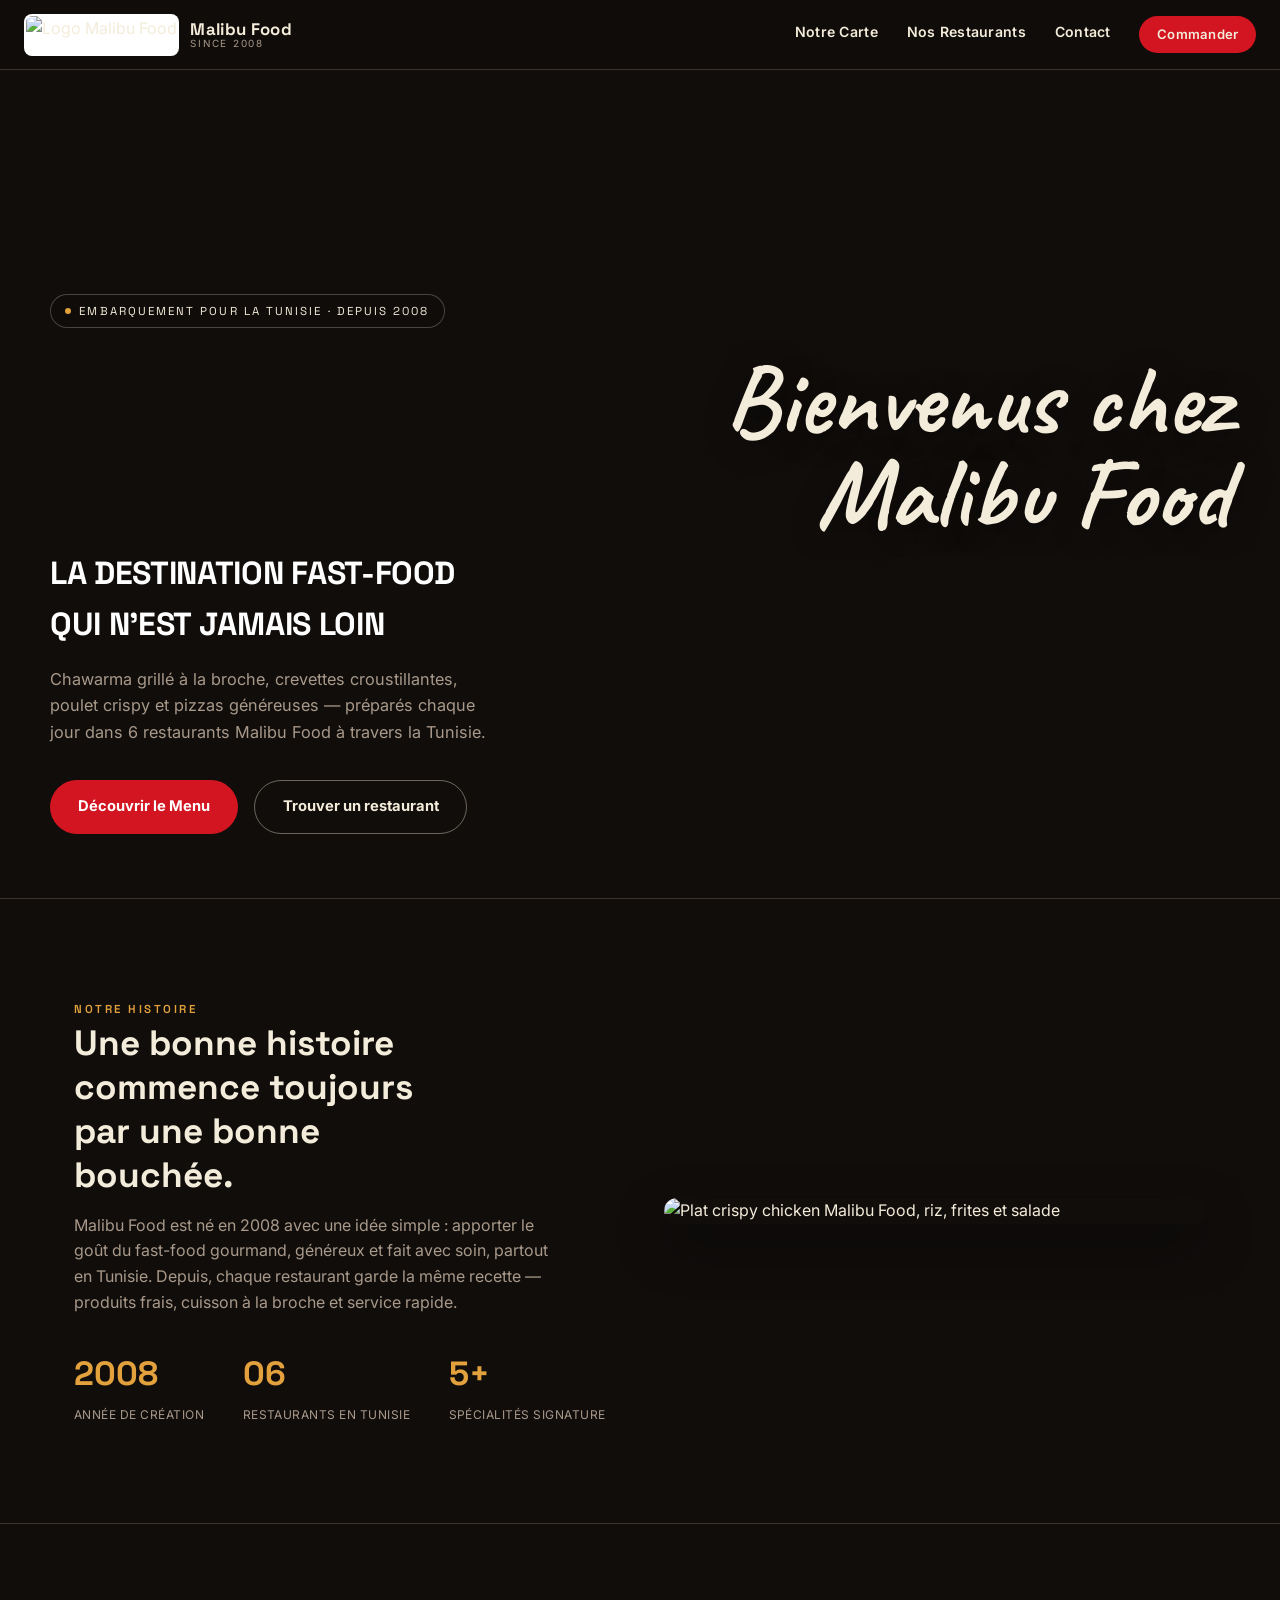
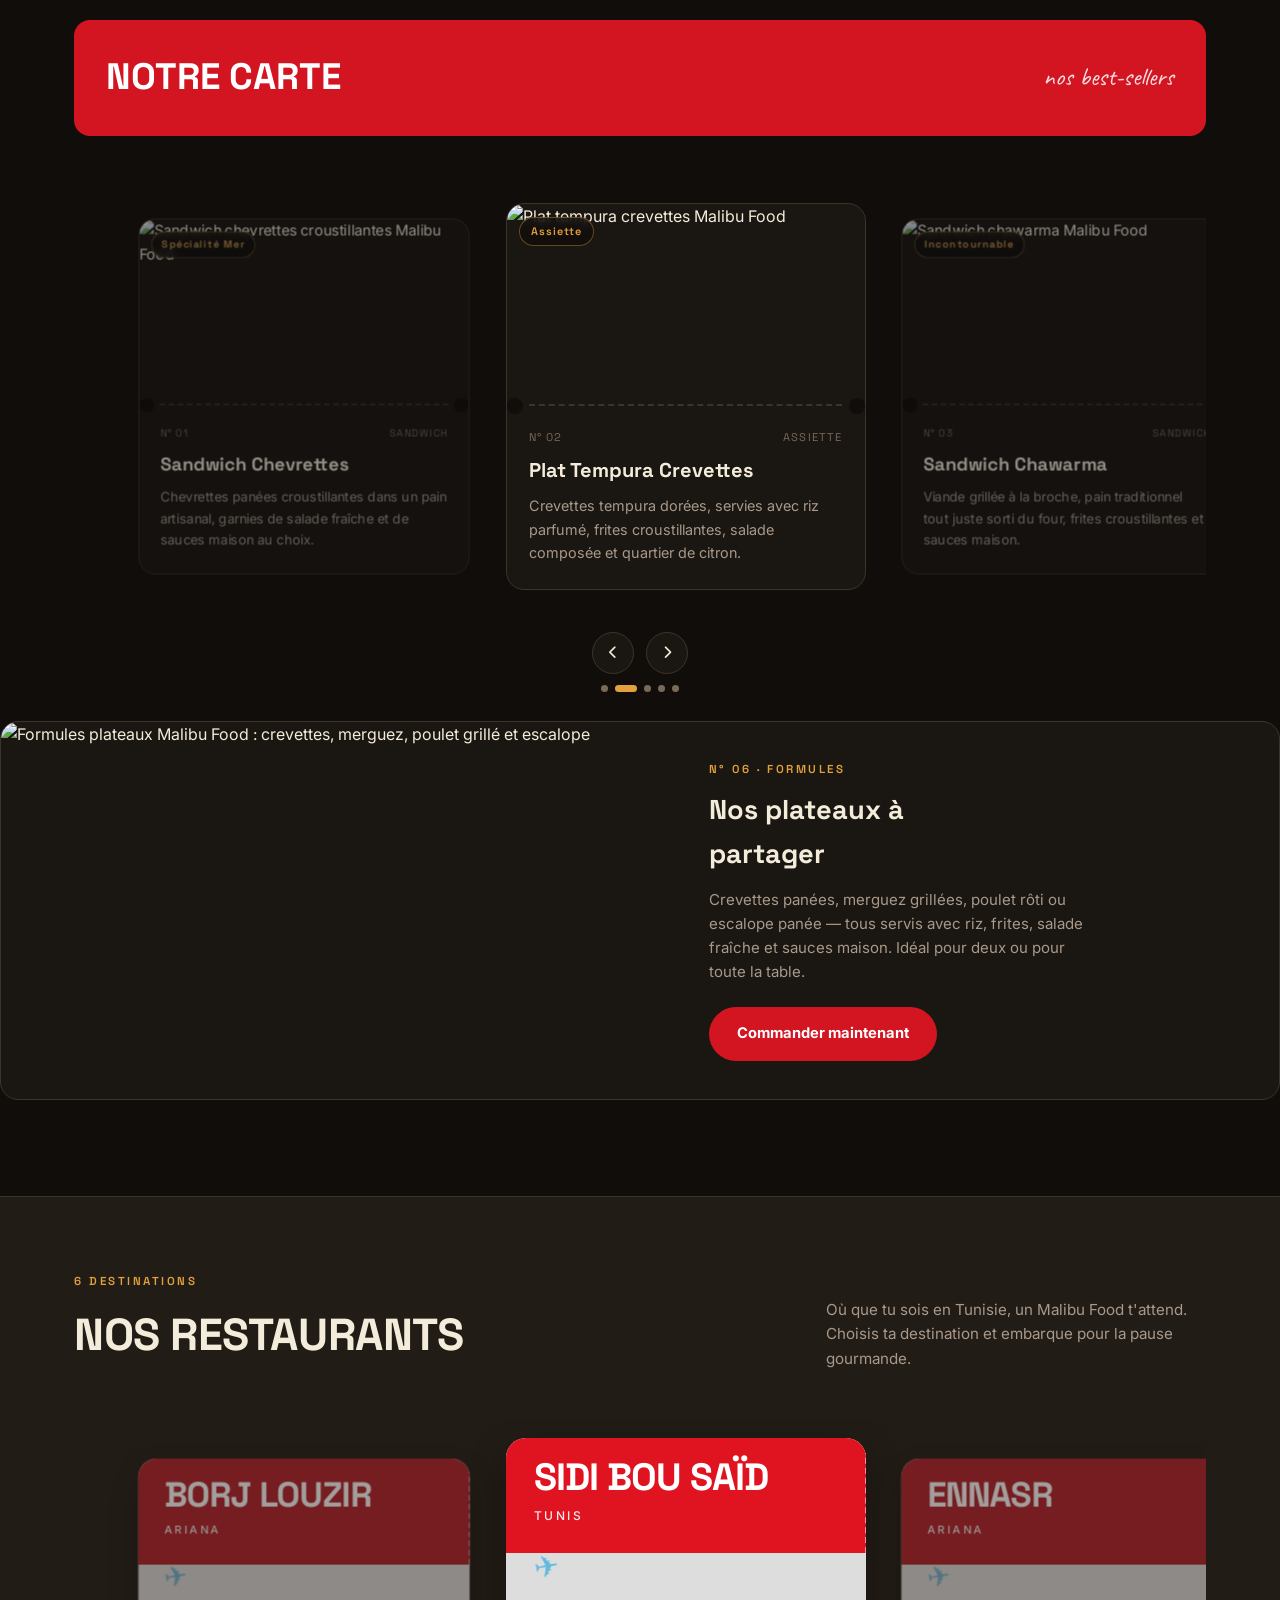
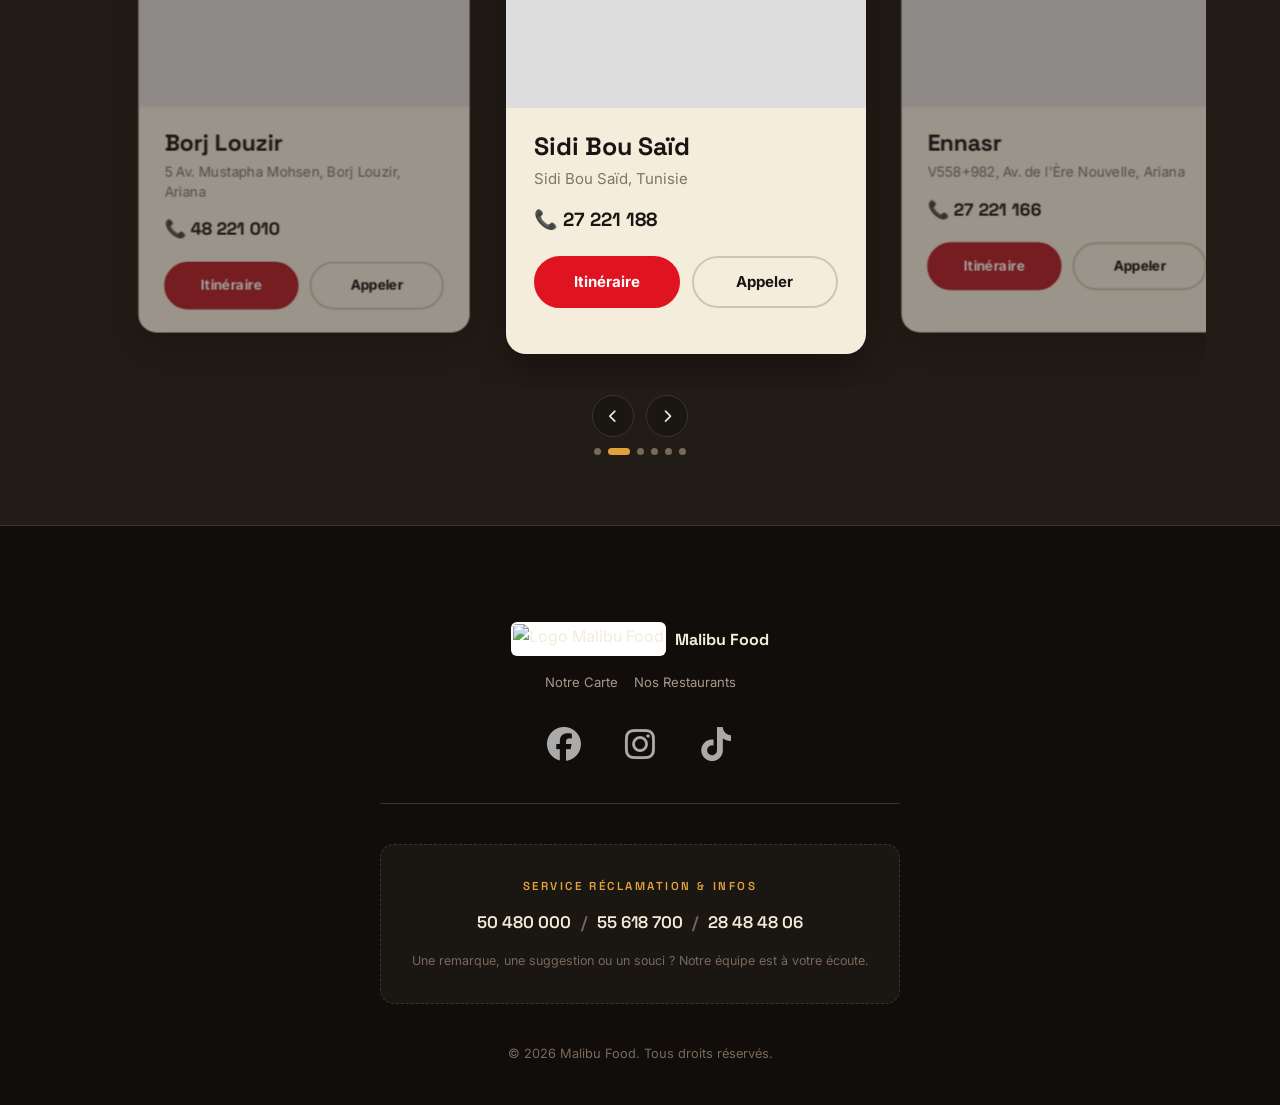
==== malibu.html @ 15fb6ac8 "Add files via upload" ====
<!DOCTYPE html>
<html lang="fr">
<head>
<meta charset="UTF-8">
<meta name="viewport" content="width=device-width, initial-scale=1.0">
<meta name="description" content="Malibu Food — Fast-food tunisien depuis 2008. Chawarma, crevettes, poulet crispy et pizzas dans 6 restaurants à travers la Tunisie.">
<link rel="icon" type="image/jpeg" href="img/logo.jpg">
<link rel="stylesheet" href="malibu.css">
<title>MALIBU FOOD</title>

<link rel="preconnect" href="https://fonts.googleapis.com">
<link rel="preconnect" href="https://fonts.gstatic.com" crossorigin>
<link href="https://fonts.googleapis.com/css2?family=Caveat:wght@600;700&family=Space+Grotesk:wght@500;600;700&family=Inter:wght@400;500;600&display=swap" rel="stylesheet">
<link rel="stylesheet" href="https://cdnjs.cloudflare.com/ajax/libs/font-awesome/6.5.2/css/all.min.css">

</head>
<body>

  <!-- ================= HEADER ================= -->
  <header>
    <a href="#top" class="brand">
      <img src="img/logo.jpg" alt="Logo Malibu Food">
      <div class="brand-text">
        <strong>Malibu Food</strong>
        <span>Since 2008</span>
      </div>
    </a>
    <nav>
      <a href="#menu">Notre Carte</a>
      <a href="#restaurants">Nos Restaurants</a>
      <a href="#reclamation">Contact</a>
      <a href="#restaurants" class="nav-cta">Commander</a>
    </nav>
  </header>

  <!-- ================= HERO ================= -->
  <section class="hero" id="top">
    <div class="hero-inner">
      <div class="ticket-tag"><span class="dot"></span>Embarquement pour la Tunisie · Depuis 2008</div>
      <h1>Bienvenus chez</h1> 
       <h1> Malibu Food</h1>
      <h2>La destination fast-food qui n'est jamais loin</h2>
      <p>Chawarma grillé à la broche, crevettes croustillantes, poulet crispy et pizzas généreuses — préparés chaque jour dans 6 restaurants Malibu Food à travers la Tunisie.</p>
      <div class="hero-actions">
        <a href="#menu" class="btn btn-primary">Découvrir le Menu</a>
        <a href="#restaurants" class="btn btn-ghost">Trouver un restaurant</a>
      </div>
    
    </div>
  </section>

  <!-- ================= ABOUT ================= -->
  <section class="about">
    <div class="wrap about-grid">
      <div>
        <span class="eyebrow">Notre histoire</span>
        <h3>Une bonne histoire commence toujours par une bonne bouchée.</h3>
        <p>Malibu Food est né en 2008 avec une idée simple&nbsp;: apporter le goût du fast-food gourmand, généreux et fait avec soin, partout en Tunisie. Depuis, chaque restaurant garde la même recette&nbsp;— produits frais, cuisson à la broche et service rapide.</p>
        <div class="stat-row">
          <div><strong>2008</strong><span>Année de création</span></div>
          <div><strong>06</strong><span>Restaurants en Tunisie</span></div>
          <div><strong>5+</strong><span>Spécialités signature</span></div>
        </div>
      </div>
      <div>
        <img src="img/place.jpg" alt="Plat crispy chicken Malibu Food, riz, frites et salade" style="border-radius:16px; box-shadow:0 20px 50px rgba(0,0,0,.4);">
      </div>
    </div>
  </section>

  <!-- ================= MENU ================= -->
  <section id="menu">
    <div class="wrap">

      <div class="menu-header-bar">
        <h2>Notre Carte</h2>
        <span class="script">nos best-sellers</span>
      </div>

      <div class="horizontal-carousel menu-carousel" data-carousel="menu">

        <!-- CARD 1 -->
        <div class="ticket-card">
          <div class="ticket-photo">
            <img src="img/sandwish chevrettes.jpg" alt="Sandwich chevrettes croustillantes Malibu Food">
            <span class="ticket-badge">Spécialité Mer</span>
          </div>
          <div class="ticket-perf"></div>
          <div class="ticket-content">
            <div class="ticket-tagline"><span>N° 01</span><span>Sandwich</span></div>
            <h3>Sandwich Chevrettes</h3>
            <p>Chevrettes panées croustillantes dans un pain artisanal, garnies de salade fraîche et de sauces maison au choix.</p>
          </div>
        </div>

        <!-- CARD 2 -->
        <div class="ticket-card">
          <div class="ticket-photo">
            <img src="img/tempura-clean.jpg" alt="Plat tempura crevettes Malibu Food">
            <span class="ticket-badge">Assiette</span>
          </div>
          <div class="ticket-perf"></div>
          <div class="ticket-content">
            <div class="ticket-tagline"><span>N° 02</span><span>Assiette</span></div>
            <h3>Plat Tempura Crevettes</h3>
            <p>Crevettes tempura dorées, servies avec riz parfumé, frites croustillantes, salade composée et quartier de citron.</p>
          </div>
        </div>

        <!-- CARD 3 -->
        <div class="ticket-card">
          <div class="ticket-photo">
            <img src="img/chawarma-clean.jpg" alt="Sandwich chawarma Malibu Food">
            <span class="ticket-badge">Incontournable</span>
          </div>
          <div class="ticket-perf"></div>
          <div class="ticket-content">
            <div class="ticket-tagline"><span>N° 03</span><span>Sandwich</span></div>
            <h3>Sandwich Chawarma</h3>
            <p>Viande grillée à la broche, pain traditionnel tout juste sorti du four, frites croustillantes et sauces maison.</p>
          </div>
        </div>

        <!-- CARD 4 -->
        <div class="ticket-card">
          <div class="ticket-photo">
            <img src="img/crispy-plate.jpg" alt="Plat crispy chicken Malibu Food">
            <span class="ticket-badge">Poulet</span>
          </div>
          <div class="ticket-perf"></div>
          <div class="ticket-content">
            <div class="ticket-tagline"><span>N° 04</span><span>Sandwich &amp; Plat</span></div>
            <h3>Crispy Chicken</h3>
            <p>Morceaux de poulet panés ultra-croustillants, accompagnés de frites, riz parfumé et sauces au choix.</p>
          </div>
        </div>

        <!-- CARD 5 -->
        <div class="ticket-card">
          <div class="ticket-photo">
            <img src="img/pizza.jpg" alt="Pizza 4 saisons Malibu Food">
            <span class="ticket-badge">Pizza</span>
          </div>
          <div class="ticket-perf"></div>
          <div class="ticket-content">
            <div class="ticket-tagline"><span>N° 05</span><span>Pizza</span></div>
            <h3>Pizza 4 Saisons</h3>
            <p>Base tomate, mozzarella généreuse, champignons, olives noires et piments verts, cuite au four.</p>
          </div>
        </div>

      </div>
      </div>

      <!-- WIDE PLATTER BANNER -->
      <div class="platter-banner">
        <img src="img/hero-clean.jpg" alt="Formules plateaux Malibu Food : crevettes, merguez, poulet grillé et escalope">
        <div class="platter-copy">
          <span class="eyebrow">N° 06 · Formules</span>
          <h3>Nos plateaux à partager</h3>
          <p>Crevettes panées, merguez grillées, poulet rôti ou escalope panée — tous servis avec riz, frites, salade fraîche et sauces maison. Idéal pour deux ou pour toute la table.</p>
          <a href="#restaurants" class="btn btn-primary" style="align-self:flex-start;">Commander maintenant</a>
        </div>
      </div>

    </div>
  </section>

  <!-- ================= RESTAURANTS ================= -->
  <section id="restaurants" class="restaurants">
    <div class="wrap">
      <div class="section-head">
        <div>
          <span class="eyebrow">6 destinations</span>
          <h2>Nos Restaurants</h2>
        </div>
        <p>Où que tu sois en Tunisie, un Malibu Food t'attend. Choisis ta destination et embarque pour la pause gourmande.</p>
      </div>

      <div class="horizontal-carousel restaurant-carousel" data-carousel="restaurants">

        <!-- BORJ LOUZIR -->
        <div class="pass">
          <div class="pass-stub">
            <div><div class="code">BORJ LOUZIR</div><div class="label">Ariana</div></div>
            <div class="plane">✈</div>
          </div>
          <div class="pass-main">
            <div class="map-container">
              <iframe src="https://www.google.com/maps?q=Malibu+Food+Borj+Louzir,+5+Av.+Mustapha+Mohsen,+Tunisie&output=embed" loading="lazy" allowfullscreen></iframe>
            </div>
            <h3>Borj Louzir</h3>
            <p class="pass-address">5 Av. Mustapha Mohsen, Borj Louzir, Ariana</p>
            <a class="pass-phone" href="tel:+21648221010">📞 48 221 010</a>
            <div class="pass-buttons">
              <a class="pass-btn-primary" href="https://www.google.com/maps/search/?api=1&query=Malibu+Food+Borj+Louzir+5+Av.+Mustapha+Mohsen" target="_blank" rel="noopener">Itinéraire</a>
              <a class="pass-btn-secondary" href="tel:+21648221010">Appeler</a>
            </div>
          </div>
        </div>

        <!-- SIDI BOU SAID -->
        <div class="pass">
          <div class="pass-stub">
            <div><div class="code">SIDI BOU</div><div class="label">Tunis</div></div>
            <div class="plane">✈</div>
          </div>
          <div class="pass-main">
            <div class="map-container">
              <iframe src="https://www.google.com/maps?q=Malibu+Sidi+Bou+Said,+V8CR%2BMJ4,+Tunisie&output=embed" loading="lazy" allowfullscreen></iframe>
            </div>
            <h3>Sidi Bou Saïd</h3>
            <p class="pass-address">Sidi Bou Saïd, Tunisie</p>
            <a class="pass-phone" href="tel:+21627221188">📞 27 221 188</a>
            <div class="pass-buttons">
              <a class="pass-btn-primary" href="https://www.google.com/maps/search/?api=1&query=Malibu+Sidi+Bou+Said+Tunisie" target="_blank" rel="noopener">Itinéraire</a>
              <a class="pass-btn-secondary" href="tel:+21627221188">Appeler</a>
            </div>
          </div>
        </div>

        <!-- ENNASR -->
        <div class="pass">
          <div class="pass-stub">
            <div><div class="code">ENNASR</div><div class="label">Ariana</div></div>
            <div class="plane">✈</div>
          </div>
          <div class="pass-main">
            <div class="map-container">
              <iframe src="https://www.google.com/maps?q=Malibu+Ennasr,+V558%2B982,+Av.+de+l%27Ere+Nouvelle,+Ariana,+Tunisie&output=embed" loading="lazy" allowfullscreen></iframe>
            </div>
            <h3>Ennasr</h3>
            <p class="pass-address">V558+982, Av. de l'Ère Nouvelle, Ariana</p>
            <a class="pass-phone" href="tel:+21627221166">📞 27 221 166</a>
            <div class="pass-buttons">
              <a class="pass-btn-primary" href="https://www.google.com/maps/search/?api=1&query=Malibu+Ennasr+V558%2B982+Ariana" target="_blank" rel="noopener">Itinéraire</a>
              <a class="pass-btn-secondary" href="tel:+21627221166">Appeler</a>
            </div>
          </div>
        </div>

        <!-- MEGRINE -->
        <div class="pass">
          <div class="pass-stub">
            <div><div class="code">MEGRINE</div><div class="label">Tunis</div></div>
            <div class="plane">✈</div>
          </div>
          <div class="pass-main">
            <div class="map-container">
              <iframe src="https://www.google.com/maps?q=Malibu+Food,+Q69R%2B3V7,+Megrine,+Tunisie&output=embed" loading="lazy" allowfullscreen></iframe>
            </div>
            <h3>Mégrine</h3>
            <p class="pass-address">Q69R+3V7, Mégrine, Tunis</p>
            <a class="pass-phone" href="tel:+21627221144">📞 27 221 144</a>
            <div class="pass-buttons">
              <a class="pass-btn-primary" href="https://www.google.com/maps/search/?api=1&query=Malibu+Food+Megrine+Q69R%2B3V7" target="_blank" rel="noopener">Itinéraire</a>
              <a class="pass-btn-secondary" href="tel:+21627221144">Appeler</a>
            </div>
          </div>
        </div>

        <!-- MANAR -->
        <div class="pass">
          <div class="pass-stub">
            <div><div class="code">MANAR</div><div class="label">Tunis</div></div>
            <div class="plane">✈</div>
          </div>
          <div class="pass-main">
            <div class="map-container">
              <iframe src="https://www.google.com/maps?q=Malibu+Food+Manar,+Tunis,+Tunisie&output=embed" loading="lazy" allowfullscreen></iframe>
            </div>
            <h3>El Manar</h3>
            <p class="pass-address">El Manar, Tunis, Tunisie</p>
            <a class="pass-phone" href="tel:+21627221155">📞 27 221 155</a>
            <div class="pass-buttons">
              <a class="pass-btn-primary" href="https://www.google.com/maps/search/?api=1&query=Malibu+Food+Manar+Tunis" target="_blank" rel="noopener">Itinéraire</a>
              <a class="pass-btn-secondary" href="tel:+21627221155">Appeler</a>
            </div>
          </div>
        </div>

        <!-- LE KEF -->
        <div class="pass">
          <div class="pass-stub">
            <div><div class="code">Le KEF</div><div class="label">Le Kef</div></div>
            <div class="plane">✈</div>
          </div>
          <div class="pass-main">
            <div class="map-container">
              <iframe src="https://www.google.com/maps?q=Malibu+Food+Le+Kef,+Tunisie&output=embed" loading="lazy" allowfullscreen></iframe>
            </div>
            <h3>Le Kef</h3>
            <p class="pass-address">Le Kef, Tunisie</p>
            <a class="pass-phone" href="tel:+21627221199">📞 27 221 199</a>
            <div class="pass-buttons">
              <a class="pass-btn-primary" href="https://www.google.com/maps/search/?api=1&query=Malibu+Food+Le+Kef+Tunisie" target="_blank" rel="noopener">Itinéraire</a>
              <a class="pass-btn-secondary" href="tel:+21627221199">Appeler</a>
            </div>
          </div>
        </div>

      </div>
      </div>
    </div>
  </section>

  <!-- ================= FOOTER ================= -->
  <footer id="reclamation">
    <div class="footer-logo">
      <img src="img/logo.jpg" alt="Logo Malibu Food">
      <strong>Malibu Food</strong>
    </div>

    <div class="footer-tags">
      <a href="#menu">Notre Carte</a>
      <a href="#restaurants">Nos Restaurants</a>
    </div>
    
      <div class="social-icons" aria-label="Réseaux sociaux">
        <a href="https://www.facebook.com/MalibuFoodTunisie/" target="_blank" rel="noopener" aria-label="Facebook"><i class="fa-brands fa-facebook"></i></a>
        <a href="https://www.instagram.com/malibuu_food/" target="_blank" rel="noopener" aria-label="Instagram"><i class="fa-brands fa-instagram"></i></a>
        <a href="https://www.tiktok.com/@malibufood?_t=ZN-8tPif1RibKw&_r=1&fbclid=PAcGRvZgJleHRuA2FlbQIxMQBzcnRjBmFwcF9pZA85MzY2MTk3NDMzOTI0NTkAAacizZGnbUvJAz77VIOjGdhTlPOrK7XrVWeKed2u4PiZmozpdVQwPfLjFnNNfA_aem_fjB8xysw4N6cKOv0sHYwfg" target="_blank" rel="noopener" aria-label="tiktok"><i class="fa-brands fa-tiktok"></i></a>
      </div>
    

    <div class="receipt">
      <span class="eyebrow">Service Réclamation &amp; Infos</span>
      <div class="receipt-row">
        <a href="tel:+21650480000">50 480 000</a>
        <span class="sep">/</span>
        <a href="tel:+21655618700">55 618 700</a>
        <span class="sep">/</span>
        <a href="tel:+21628484806">28 48 48 06</a>
      </div>
      <p class="receipt-note">Une remarque, une suggestion ou un souci&nbsp;? Notre équipe est à votre écoute.</p>
    </div>
    
    <p class="copy">&copy; 2026 Malibu Food. Tous droits réservés.</p>
  </footer>


<script>
document.addEventListener("DOMContentLoaded",function(){
  document.querySelectorAll(".horizontal-carousel").forEach(function(carousel){
    const cards=[...carousel.children];
    if(!cards.length)return;

    const controls=document.createElement("div");
    controls.className="carousel-controls";
    const prev=document.createElement("button");
    const next=document.createElement("button");
    prev.type=next.type="button";
    prev.innerHTML='<i class="fa-solid fa-chevron-left"></i>';
    next.innerHTML='<i class="fa-solid fa-chevron-right"></i>';
    controls.append(prev,next);
    carousel.after(controls);

    const dots=document.createElement("div");
    dots.className="carousel-dots";
    const dotsList=cards.map(function(card,i){
      const d=document.createElement("button");
      d.type="button";
      d.setAttribute("aria-label","Carte "+(i+1));
      d.onclick=function(){card.scrollIntoView({behavior:"smooth",inline:"center",block:"nearest"});};
      dots.append(d);
      return d;
    });
    controls.after(dots);

    function active(){
      const center=carousel.getBoundingClientRect().left+carousel.clientWidth/2;
      let best=0,dist=Infinity;
      cards.forEach(function(card,i){
        const r=card.getBoundingClientRect();
        const d=Math.abs((r.left+r.width/2)-center);
        if(d<dist){dist=d;best=i;}
      });
      cards.forEach((c,i)=>c.classList.toggle("is-active",i===best));
      dotsList.forEach((d,i)=>d.classList.toggle("active",i===best));
      return best;
    }

    function move(n){
      const i=Math.max(0,Math.min(cards.length-1,active()+n));
      cards[i].scrollIntoView({behavior:"smooth",inline:"center",block:"nearest"});
    }

    prev.onclick=()=>move(-1);
    next.onclick=()=>move(1);

    carousel.addEventListener("scroll",()=>requestAnimationFrame(active),{passive:true});
    window.addEventListener("resize",active);

    carousel.addEventListener("wheel",function(e){
      if(Math.abs(e.deltaY)>Math.abs(e.deltaX)){
        e.preventDefault();
        carousel.scrollLeft+=e.deltaY;
      }
    },{passive:false});

    let down=false,startX=0,startScroll=0;
    carousel.addEventListener("mousedown",function(e){
      down=true;startX=e.pageX;startScroll=carousel.scrollLeft;
      carousel.classList.add("is-dragging");
    });
    window.addEventListener("mousemove",function(e){
      if(down)carousel.scrollLeft=startScroll-(e.pageX-startX);
    });
    window.addEventListener("mouseup",function(){
      if(down){down=false;carousel.classList.remove("is-dragging");active();}
    });

    active();
  });
});
</script>

</body>
</html>
---- malibu.css ----
:root{
    --ink:#100d0b;
    --ink-2:#1a1611;
    --ink-3:#221c16;
    --paper:#f4ecda;
    --red:#d21521;
    --red-dark:#8c0e17;
    --gold:#e2a13c;
    --cream:#f4ecda;
    --muted:#a8998a;
    --muted-2:#79695b;
    --line:#3c342a;
    --radius:18px;
  }

  *{box-sizing:border-box;margin:0;padding:0;}

  /* Hide the text caret everywhere on the site.
     Keep it visible only inside real form fields. */
  *{
    caret-color:transparent;
  }

  input,
  textarea,
  select,
  [contenteditable="true"]{
    caret-color:auto;
  }

  html{scroll-behavior:smooth;}

  @media (prefers-reduced-motion: reduce){
    html{scroll-behavior:auto;}
    *{animation-duration:.001ms !important; transition-duration:.001ms !important;}
  }

  body{
    background:var(--ink);
    color:var(--cream);
    font-family:'Inter',Arial,sans-serif;
    line-height:1.6;
    -webkit-font-smoothing:antialiased;
  }

  img{max-width:100%;display:block;}

  a{color:inherit;}

  /* Prevent the text-caret/selection effect on navigation and UI labels */
  nav a,
  .nav-cta,
  .hero-chip,
  .hero-chip *,
  .ticket-tag,
  .ticket-tag *,
  .eyebrow,
  .menu-header-bar,
  .menu-header-bar *{
    cursor:default;
    user-select:none;
    -webkit-user-select:none;
  }

  nav a,
  .nav-cta,
  .btn,
  .pass-buttons a,
  .brand,
  .receipt-row a,
  .footer-tags a{
    cursor:pointer;
  }

  :focus-visible{
    outline:2px solid var(--gold);
    outline-offset:3px;
  }

  h1,h2,h3{font-family:'Space Grotesk',sans-serif;}

  .script{font-family:'Caveat',cursive;}

  .eyebrow{
    font-family:'Space Grotesk',sans-serif;
    font-size:.72rem;
    font-weight:600;
    letter-spacing:.22em;
    text-transform:uppercase;
    color:var(--gold);
  }

  .wrap{
    max-width:1180px;
    margin:0 auto;
    padding:0 1.5rem;
  }

  /* ============ perforation divider ============ */
  .perf{
    position:relative;
    height:0;
    border-top:2px dashed var(--line);
  }
  .perf::before,
  .perf::after{
    content:"";
    position:absolute;
    top:-8px;
    width:16px;
    height:16px;
    border-radius:50%;
    background:var(--ink);
  }
  .perf::before{left:-9px;}
  .perf::after{right:-9px;}

  /* ============ header ============ */
  header{
    position:sticky;
    top:0;
    z-index:1000;
    display:flex;
    justify-content:space-between;
    align-items:center;
    gap:1rem;
    padding:.85rem 1.5rem;
    background:rgba(16,13,11,.88);
    backdrop-filter:blur(10px);
    border-bottom:1px solid var(--line);
  }

  .brand{
    display:flex;
    align-items:center;
    gap:.7rem;
    text-decoration:none;
  }

  .brand img{
    height:42px;
    width:auto;
    border-radius:8px;
    background:#fff;
    padding:2px;
  }

  .brand-text{display:flex; flex-direction:column; line-height:1.1;}
  .brand-text strong{
    font-family:'Space Grotesk',sans-serif;
    font-size:1.05rem;
    letter-spacing:.02em;
  }
  .brand-text span{
    font-size:.62rem;
    letter-spacing:.18em;
    text-transform:uppercase;
    color:var(--muted);
  }

  nav{display:flex; gap:1.8rem; align-items:center;}

  nav a{
    text-decoration:none;
    font-size:.88rem;
    font-weight:600;
    letter-spacing:.02em;
    color:var(--cream);
    position:relative;
    padding-bottom:4px;
  }
  nav a::after{
    content:"";
    position:absolute;
    left:0; right:100%;
    bottom:0;
    height:2px;
    background:var(--red);
    transition:right .25s ease;
  }
  nav a:hover::after{right:0;}

  .nav-cta{
    background:var(--red);
    padding:.5rem 1.1rem;
    border-radius:999px;
    font-size:.82rem !important;
  }
  .nav-cta::after{display:none;}
  .nav-cta:hover{background:var(--red-dark);}

  /* ============ hero ============ */
  .hero{
    position:relative;
    min-height:92vh;
    display:flex;
    align-items:flex-end;
    background:
      linear-gradient(180deg, rgba(16,13,11,.45) 0%, rgba(16,13,11,.62) 55%, var(--ink) 97%),
      url('img/malibu.png') center 38%/cover no-repeat;
    padding:2rem 1.5rem 4rem;
  }

  .hero-inner{
    max-width:1180px;
    margin:0 auto;
    width:100%;
  }

  .ticket-tag{
    display:inline-flex;
    align-items:center;
    gap:.5rem;
    background:rgba(16,13,11,.55);
    border:1px solid rgba(244,236,218,.25);
    padding:.4rem .9rem;
    border-radius:999px;
    font-family:'Space Grotesk',sans-serif;
    font-size:.72rem;
    letter-spacing:.18em;
    text-transform:uppercase;
    color:var(--paper);
    margin-bottom:1.6rem;
  }
  .ticket-tag .dot{width:6px;height:6px;border-radius:50%;background:var(--gold);}
  

  .hero h1{
    font-family:'Caveat',cursive;
    font-weight:700;
    font-size:clamp(3.2rem, 9vw, 6.2rem);
    line-height:.95;
    color:var(--paper);
    text-shadow:0 4px 30px rgba(0,0,0,.35);
    direction:rtl;
  }

  .hero h2{
    font-size:clamp(1.3rem, 3vw, 2rem);
    font-weight:700;
    letter-spacing:-.01em;
    color:#fff;
    text-transform:uppercase;
    margin-top:.4rem;
    max-width:20ch;
  }

  .hero p{
    color:var(--muted);
    max-width:44ch;
    margin-top:1rem;
    font-size:1.02rem;
  }

  .hero-actions{
    display:flex;
    flex-wrap:wrap;
    gap:1rem;
    margin-top:2.2rem;
    align-items:center;
  }

  .btn{
    display:inline-flex;
    align-items:center;
    gap:.5rem;
    padding:.9rem 1.7rem;
    border-radius:999px;
    text-decoration:none;
    font-weight:700;
    font-size:.92rem;
    border:1px solid transparent;
    transition:transform .2s ease, background .2s ease, border-color .2s ease;
  }
  .btn:hover{transform:translateY(-2px);}

  .btn-primary{background:var(--red); color:#fff;}
  .btn-primary:hover{background:var(--red-dark);}

  .btn-ghost{
    background:transparent;
    color:var(--paper);
    border-color:rgba(244,236,218,.4);
  }
  .btn-ghost:hover{border-color:var(--paper);}

  /* floating boarding-pass chip in hero */
  .hero-chip{
    margin-top:2.6rem;
    display:inline-flex;
    align-items:stretch;
    background:var(--paper);
    color:var(--ink);
    border-radius:14px;
    overflow:hidden;
    box-shadow:0 20px 45px rgba(0,0,0,.4);
    max-width:340px;
    
  }
  .hero-chip .stub{
    background:var(--red);
    color:#fff;
    padding:.9rem 1.1rem;
    display:flex;
    flex-direction:column;
    justify-content:center;
    font-family:'Space Grotesk',sans-serif;
    
  }
  .hero-chip .stub b{font-size:1.6rem; line-height:1;}
  .hero-chip .stub span{font-size:.6rem; letter-spacing:.14em; text-transform:uppercase; opacity:.85;}
  .hero-chip .body{
    padding:.9rem 1.1rem;
    font-size:.82rem;
    display:flex;
    flex-direction:column;
    justify-content:center;
    gap:.15rem;
  }
  .hero-chip .body strong{font-family:'Space Grotesk',sans-serif; font-size:.92rem;}
  .hero-chip .body em{font-style:normal; color:var(--muted-2);}

  /* ============ section shell ============ */
  section{padding:6rem 0;}

  .section-head{
    display:flex;
    justify-content:space-between;
    align-items:flex-end;
    gap:2rem;
    margin-bottom:3rem;
    flex-wrap:wrap;
  }

  .section-head h2{
    font-size:clamp(2rem, 4vw, 2.8rem);
    text-transform:uppercase;
    letter-spacing:-.01em;
    margin-top:.4rem;
  }

  .section-head p{
    color:var(--muted);
    max-width:38ch;
    font-size:.95rem;
  }

  /* ============ about strip ============ */
  .about{
    background:
      linear-gradient(180deg, rgba(16,13,11,.86), rgba(16,13,11,.93)),
      url('assets/sign.jpg') center/cover no-repeat;
    border-top:1px solid var(--line);
    border-bottom:1px solid var(--line);
  }

  .about-grid{
    display:grid;
    grid-template-columns:1fr 1fr;
    gap:3rem;
    align-items:center;
  }

  .about-grid h3{
    font-size:clamp(1.6rem,3vw,2.2rem);
    line-height:1.25;
    max-width:16ch;
  }

  .about-grid p{color:var(--muted); margin-top:1rem; max-width:48ch;}

  .stat-row{
    display:flex;
    gap:2.4rem;
    margin-top:2rem;
    flex-wrap:wrap;
  }
  .stat-row div strong{
    display:block;
    font-family:'Space Grotesk',sans-serif;
    font-size:2.1rem;
    color:var(--gold);
  }
  .stat-row div span{font-size:.75rem; color:var(--muted); letter-spacing:.04em; text-transform:uppercase;}

  /* ============ menu ticket cards ============ */
  .menu-header-bar{
    background:var(--red);
    border-radius:16px;
    padding:1.8rem 2rem;
    display:flex;
    justify-content:space-between;
    align-items:center;
    flex-wrap:wrap;
    gap:1rem;
    margin-bottom:3rem;
  }
  .menu-header-bar h2{
    color:#fff;
    text-transform:uppercase;
    font-size:clamp(1.6rem,3.4vw,2.3rem);
  }
  .menu-header-bar span{
    font-family:'Caveat',cursive;
    font-size:1.6rem;
    color:rgba(255,255,255,.85);
  }

  .menu-grid{
    display:grid;
    grid-template-columns:repeat(auto-fit, minmax(280px, 1fr));
    gap:1.8rem;
  }

  .ticket-card{
    background:var(--ink-2);
    border:1px solid var(--line);
    border-radius:var(--radius);
    overflow:hidden;
    transition:transform .3s ease, border-color .3s ease;
  }
  .ticket-card:hover{
    transform:translateY(-6px);
    border-color:var(--red);
  }

  .ticket-photo{
    position:relative;
    height:200px;
    overflow:hidden;
  }
  .ticket-photo img{
    width:100%; height:100%;
    object-fit:cover;
  }
  .ticket-badge{
    position:absolute;
    top:.8rem; left:.8rem;
    background:rgba(16,13,11,.75);
    backdrop-filter:blur(4px);
    color:var(--gold);
    font-family:'Space Grotesk',sans-serif;
    font-size:.68rem;
    font-weight:600;
    letter-spacing:.1em;
    padding:.3rem .65rem;
    border-radius:999px;
    border:1px solid rgba(226,161,60,.4);
  }

  .ticket-perf{
    position:relative;
    border-top:2px dashed var(--line);
    margin:0 1.4rem;
  }
  .ticket-perf::before,
  .ticket-perf::after{
    content:"";
    position:absolute;
    top:-8px;
    width:16px; height:16px;
    border-radius:50%;
    background:var(--ink);
  }
  .ticket-perf::before{left:-1.4rem;}
  .ticket-perf::after{right:-1.4rem;}

  .ticket-content{padding:1.4rem 1.4rem 1.6rem;}

  .ticket-tagline{
    display:flex;
    justify-content:space-between;
    font-family:'Space Grotesk',sans-serif;
    font-size:.7rem;
    letter-spacing:.1em;
    text-transform:uppercase;
    color:var(--muted-2);
    margin-bottom:.5rem;
  }

  .ticket-content h3{
    font-size:1.25rem;
    margin-bottom:.5rem;
  }

  .ticket-content p{
    color:var(--muted);
    font-size:.9rem;
  }

  /* wide platter banner */
  .platter-banner{
    margin-top:1.8rem;
    display:grid;
    grid-template-columns:1.1fr 1fr;
    background:var(--ink-2);
    border:1px solid var(--line);
    border-radius:var(--radius);
    overflow:hidden;
  }
  .platter-banner img{height:100%; width:100%; object-fit:cover; min-height:260px;}
  .platter-copy{padding:2.4rem; display:flex; flex-direction:column; justify-content:center;}
  .platter-copy .eyebrow{margin-bottom:.6rem;}
  .platter-copy h3{font-size:1.7rem; margin-bottom:.8rem; max-width:16ch;}
  .platter-copy p{color:var(--muted); font-size:.94rem; max-width:42ch; margin-bottom:1.4rem;}

  /* ============ restaurants / boarding passes ============ */
  .restaurants{background:var(--ink-3); border-top:1px solid var(--line); border-bottom:1px solid var(--line);}

  .pass-grid{
    display:grid;
    grid-template-columns:repeat(auto-fit, minmax(360px, 1fr));
    gap:1.8rem;
  }

  .pass{
    display:grid;
    grid-template-columns:110px 1fr;
    background:var(--paper);
    color:var(--ink);
    border-radius:16px;
    overflow:hidden;
    box-shadow:0 14px 34px rgba(0,0,0,.28);
  }

  .pass-stub{
    background:var(--red);
    color:#fff;
    padding:1.3rem 1rem;
    display:flex;
    flex-direction:column;
    justify-content:space-between;
    position:relative;
    font-family:'Space Grotesk',sans-serif;
  }
  .pass-stub .code{font-size:1.9rem; font-weight:700; line-height:1;}
  .pass-stub .label{font-size:.6rem; letter-spacing:.14em; text-transform:uppercase; opacity:.85; margin-top:.3rem;}
  .pass-stub .plane{font-size:1.1rem; opacity:.9;}

  .pass-stub::after{
    content:"";
    position:absolute;
    top:0; bottom:0; right:-1px;
    width:0;
    border-right:2px dashed rgba(255,255,255,.55);
  }

  .pass-main{padding:1.3rem 1.4rem 1.5rem;}

  .pass-main .map-container{
    width:calc(100% + 2.8rem);
    margin:-1.3rem -1.4rem 1rem;
    height:150px;
    background:#222;
  }
  .pass-main .map-container iframe{width:100%; height:100%; border:0;}

  .pass-main h3{font-size:1.15rem; margin-bottom:.25rem;}
  .pass-address{font-size:.82rem; color:var(--muted-2); margin-bottom:.7rem;}

  .pass-phone{
    display:block;
    font-family:'Space Grotesk',sans-serif;
    font-weight:700;
    font-size:1rem;
    text-decoration:none;
    color:var(--ink);
    margin-bottom:.9rem;
  }
  .pass-phone:hover{color:var(--red);}

  .pass-buttons{display:flex; gap:.6rem;}
  .pass-buttons a{
    flex:1;
    text-align:center;
    padding:.6rem .8rem;
    border-radius:999px;
    text-decoration:none;
    font-size:.82rem;
    font-weight:700;
    transition:.25s;
  }
  .pass-btn-primary{background:var(--red); color:#fff;}
  .pass-btn-primary:hover{background:var(--red-dark);}
  .pass-btn-secondary{background:transparent; color:var(--ink); border:1px solid #cfc2ab;}
  .pass-btn-secondary:hover{border-color:var(--red); color:var(--red);}

  /* ============ footer / receipt ============ */
  footer{padding:6rem 1.5rem 2.5rem; text-align:center;}

  #reclamation{
    background:
      linear-gradient(180deg, rgba(16,13,11,.45) 0%, rgba(16,13,11,.62) 55%, var(--ink) 97%),
      url('img/malibu.png') center 38%/cover no-repeat;
  }

  .receipt{
    max-width:520px;
    margin:0 auto 2.5rem;
    background:var(--ink-2);
    border:1px dashed var(--line);
    border-radius:14px;
    padding:2rem 1.8rem;
  }

  .receipt .eyebrow{display:block; margin-bottom:.8rem;}

  .receipt-row{
    display:flex;
    justify-content:center;
    gap:.6rem;
    flex-wrap:wrap;
    font-family:'Space Grotesk',sans-serif;
    font-weight:600;
    font-size:1.05rem;
  }
  .receipt-row a{text-decoration:none; color:var(--cream);}
  .receipt-row a:hover{color:var(--red);}
  .receipt-row .sep{color:var(--muted-2);}

  .receipt-note{margin-top:1rem; font-size:.78rem; color:var(--muted-2);}

  .footer-logo{
    display:inline-flex;
    align-items:center;
    gap:.6rem;
    margin-bottom:1rem;
  }
  .footer-logo img{height:34px; border-radius:6px; background:#fff; padding:2px;}
  .footer-logo strong{font-family:'Space Grotesk',sans-serif;}

  .footer-tags{
    display:flex;
    justify-content:center;
    gap:1rem;
    margin-bottom:1.2rem;
    flex-wrap:wrap;
  }
  .footer-tags a{
    font-size:.82rem;
    text-decoration:none;
    color:var(--muted);
  }
  .footer-tags a:hover{color:var(--gold);}

  footer p.copy{color:var(--muted-2); font-size:.8rem;}

  /* ============ responsive ============ */
  @media (max-width: 860px){
    .about-grid{grid-template-columns:1fr;}
    .platter-banner{grid-template-columns:1fr;}
    .platter-banner img{min-height:200px;}
  }

  @media (max-width: 640px){
    header{flex-direction:column; align-items:flex-start; gap:.8rem;}
    nav{width:100%; justify-content:flex-start; flex-wrap:wrap; gap:1rem;}
    .hero{min-height:80vh; align-items:flex-end; padding-bottom:3rem;}
    section{padding:4rem 0;}
    .section-head{flex-direction:column; align-items:flex-start;}
    .pass{grid-template-columns:1fr;}
    .pass-stub{
      flex-direction:row;
      align-items:center;
      justify-content:space-between;
    }
    .pass-stub::after{
      border-right:none;
      border-bottom:2px dashed rgba(255,255,255,.55);
      left:0; right:0; bottom:-1px; top:auto; height:0;
    }
  }

  @media (max-width: 640px){
    .hero-chip{
      max-width:100%;
      width:auto;
    }

    .hero-chip .stub,
    .hero-chip .body{
      padding:.8rem .9rem;
    }

    .hero-chip .stub b{font-size:1.35rem;}
  }
/* =========================================================
   NOS RESTAURANTS — CARTE PROPRE
   ========================================================= */

#restaurants {
    padding: 70px 0;
}

/* =========================
   CONTAINER
   ========================= */

.pass-grid {
    display: grid;
    grid-template-columns: repeat(3, minmax(0, 1fr));
    gap: 24px;
    align-items: start;
}


/* =========================
   CARTE
   ========================= */

.pass {
    width: 100%;
    max-width: 520px;
    margin: 0 auto;

    display: block;

    overflow: hidden;

    background: #f5eddc;
    color: #181512;

    border: none;
    border-radius: 20px;

    box-shadow: 0 15px 35px rgba(0, 0, 0, .35);

    transition: transform .25s ease, box-shadow .25s ease;
}

.pass:hover {
    transform: translateY(-5px);
    box-shadow: 0 22px 45px rgba(0, 0, 0, .42);
}


/* =========================
   HEADER ROUGE
   ========================= */

.pass-stub {
    position: relative;

    width: 100%;
    height: 115px;

    padding: 20px 28px;

    display: flex;
    align-items: flex-start;
    justify-content: space-between;

    background: #df1420;
    color: white;

    border: none;
}


/* Cache le code BJL / SBS / ENN... */

.pass-stub .code {
    display: none;
}


/* =========================
   NOM DU RESTAURANT
   ========================= */

.pass-stub > div:first-child::before {
    display: block;

    margin: 0;

    font-family: 'Space Grotesk', sans-serif;

    font-size: 38px;
    font-weight: 700;

    line-height: 1;

    letter-spacing: -1px;

    color: #fff;
}


/* Restaurants */

.pass:nth-of-type(1) .pass-stub > div:first-child::before {
    content: "BORJ LOUZIR";
}

.pass:nth-of-type(2) .pass-stub > div:first-child::before {
    content: "SIDI BOU SAÏD";
}

.pass:nth-of-type(3) .pass-stub > div:first-child::before {
    content: "ENNASR";
}

.pass:nth-of-type(4) .pass-stub > div:first-child::before {
    content: "MÉGRINE";
}

.pass:nth-of-type(5) .pass-stub > div:first-child::before {
    content: "EL MANAR";
}

.pass:nth-of-type(6) .pass-stub > div:first-child::before {
    content: "LE KEF";
}


/* =========================
   VILLE
   ========================= */

.pass-stub .label {
    display: block;

    margin-top: 10px;

    font-family: 'Inter', sans-serif;

    font-size: 12px;
    font-weight: 500;

    letter-spacing: 2.5px;

    text-transform: uppercase;

    color: #fff;

    opacity: .9;
}


/* =========================
   AVION
   ========================= */

.pass-stub .plane {
    margin-top: 18px;

    font-size: 30px;

    color: #55b6df;

    transform: rotate(-10deg);
}


/* =========================
   PARTIE MAP + INFOS
   ========================= */

.pass-main {
    padding: 0 28px 25px;

    background: #f5eddc;
}


/* =========================
   GOOGLE MAP
   ========================= */

.pass-main .map-container {
    width: calc(100% + 56px);
    height: 155px;

    margin: 0 -28px 23px;

    overflow: hidden;

    background: #ddd;
}

.pass-main .map-container iframe {
    display: block;

    width: 100%;
    height: 100%;

    border: 0;
}


/* =========================
   NOM
   ========================= */

.pass-main h3 {
    margin: 0 0 7px;

    font-family: 'Space Grotesk', sans-serif;

    font-size: 25px;
    font-weight: 700;

    line-height: 1.2;

    color: #181512;
}


/* =========================
   ADRESSE
   ========================= */

.pass-address {
    margin: 0 0 16px;

    font-family: 'Inter', sans-serif;

    font-size: 15px;
    line-height: 1.4;

    color: #817565;
}


/* =========================
   TELEPHONE
   ========================= */

.pass-phone {
    display: block;

    margin: 0 0 20px;

    font-family: 'Space Grotesk', sans-serif;

    font-size: 19px;
    font-weight: 700;

    color: #181512;

    text-decoration: none;
}

.pass-phone:hover {
    color: #df1420;
}


/* =========================
   BOUTONS
   ========================= */

.pass-buttons {
    display: flex;

    gap: 12px;

    width: 100%;
}

.pass-buttons a {
    flex: 1;

    height: 52px;

    display: flex;
    align-items: center;
    justify-content: center;

    border-radius: 999px;

    font-family: 'Inter', sans-serif;

    font-size: 15px;
    font-weight: 700;

    text-decoration: none;

    transition: all .25s ease;
}


/* ITINERAIRE */

.pass-btn-primary {
    background: #df1420;
    color: #fff;

    border: 2px solid #df1420;
}

.pass-btn-primary:hover {
    background: #b90f19;
    border-color: #b90f19;
}


/* APPELER */

.pass-btn-secondary {
    background: transparent;

    color: #181512;

    border: 2px solid #d2c5ad;
}

.pass-btn-secondary:hover {
    background: #fff;

    color: #df1420;

    border-color: #df1420;
}


/* =========================================================
   TABLETTE
   ========================================================= */

@media (max-width: 1000px) {

    .pass-grid {
        grid-template-columns: repeat(2, minmax(0, 1fr));
    }

}


/* =========================================================
   TELEPHONE
   ========================================================= */

@media (max-width: 650px) {

    #restaurants {
        padding: 50px 0;
    }

    .pass-grid {
        display: flex;

        gap: 18px;

        overflow-x: auto;

        padding: 10px 7vw 25px;

        scroll-snap-type: x mandatory;

        scrollbar-width: none;

        -webkit-overflow-scrolling: touch;
    }

    .pass-grid::-webkit-scrollbar {
        display: none;
    }

    .pass {
        flex: 0 0 88vw;

        max-width: 88vw;

        scroll-snap-align: center;
    }

    .pass-stub {
        height: 110px;

        padding: 20px 23px;
    }

    .pass-stub > div:first-child::before {
        font-size: 31px;
    }

    .pass-stub .label {
        font-size: 11px;
        letter-spacing: 2px;
    }

    .pass-stub .plane {
        font-size: 27px;
        margin-top: 17px;
    }

    .pass-main {
        padding: 0 23px 23px;
    }

    .pass-main .map-container {
        width: calc(100% + 46px);
        height: 175px;

        margin-left: -23px;
        margin-right: -23px;
        margin-bottom: 21px;
    }

    .pass-main h3 {
        font-size: 22px;
    }

    .pass-address {
        font-size: 14px;
    }

    .pass-phone {
        font-size: 18px;
    }

    .pass-buttons {
        gap: 10px;
    }

    .pass-buttons a {
        height: 50px;
        font-size: 14px;
    }
}
/* ============ HORIZONTAL CARD CAROUSELS ============ */
.horizontal-carousel{
  display:flex;
  gap:1.35rem;
  overflow-x:auto;
  overflow-y:hidden;
  padding:1.2rem max(1rem, calc((100vw - 1180px)/2)) 2.2rem;
  scroll-snap-type:x mandatory;
  scroll-behavior:smooth;
  overscroll-behavior-x:contain;
  -webkit-overflow-scrolling:touch;
  scrollbar-width:none;
  cursor:grab;
}
.horizontal-carousel::-webkit-scrollbar{display:none;}
.horizontal-carousel.is-dragging{cursor:grabbing;scroll-behavior:auto;}
.horizontal-carousel > *{
  flex:0 0 min(360px, 78vw);
  scroll-snap-align:center;
  scroll-snap-stop:always;
  opacity:.58;
  transform:scale(.92);
  filter:saturate(.72);
  transition:transform .35s ease,opacity .35s ease,filter .35s ease;
}
.horizontal-carousel > *.is-active{
  opacity:1;
  transform:scale(1);
  filter:none;
}
.carousel-controls{
  display:flex;
  justify-content:center;
  gap:.7rem;
  margin-top:.4rem;
}
.carousel-controls button{
  width:42px;height:42px;
  border:1px solid var(--line);
  border-radius:50%;
  background:var(--ink-2);
  color:var(--cream);
  cursor:pointer;
}
.carousel-controls button:hover{background:var(--red);border-color:var(--red);}
.carousel-dots{
  display:flex;
  justify-content:center;
  gap:.45rem;
  margin-top:.7rem;
}
.carousel-dots button{
  width:7px;height:7px;padding:0;border:0;border-radius:50%;
  background:var(--muted-2);cursor:pointer;transition:.25s;
}
.carousel-dots button.active{
  width:22px;border-radius:99px;background:var(--gold);
}
.social-icons{
  display:flex;
  align-items:center;
  justify-content:center;
  gap:38px;
  margin:2rem auto 2.5rem;
  padding-bottom:2.5rem;
  border-bottom:1px solid rgba(244,236,218,.18);
  max-width:520px;
}
.social-icons a{
  width:38px;height:38px;
  display:flex;align-items:center;justify-content:center;
  color:#aaa;text-decoration:none;font-size:34px;
  transition:.25s;
}
.social-icons a:hover{color:#fff;transform:translateY(-3px);}
@media (max-width:640px){
  .horizontal-carousel{gap:1rem;padding-left:10vw;padding-right:10vw;}
  .horizontal-carousel > *{flex-basis:80vw;}
  .carousel-controls{display:none;}
}
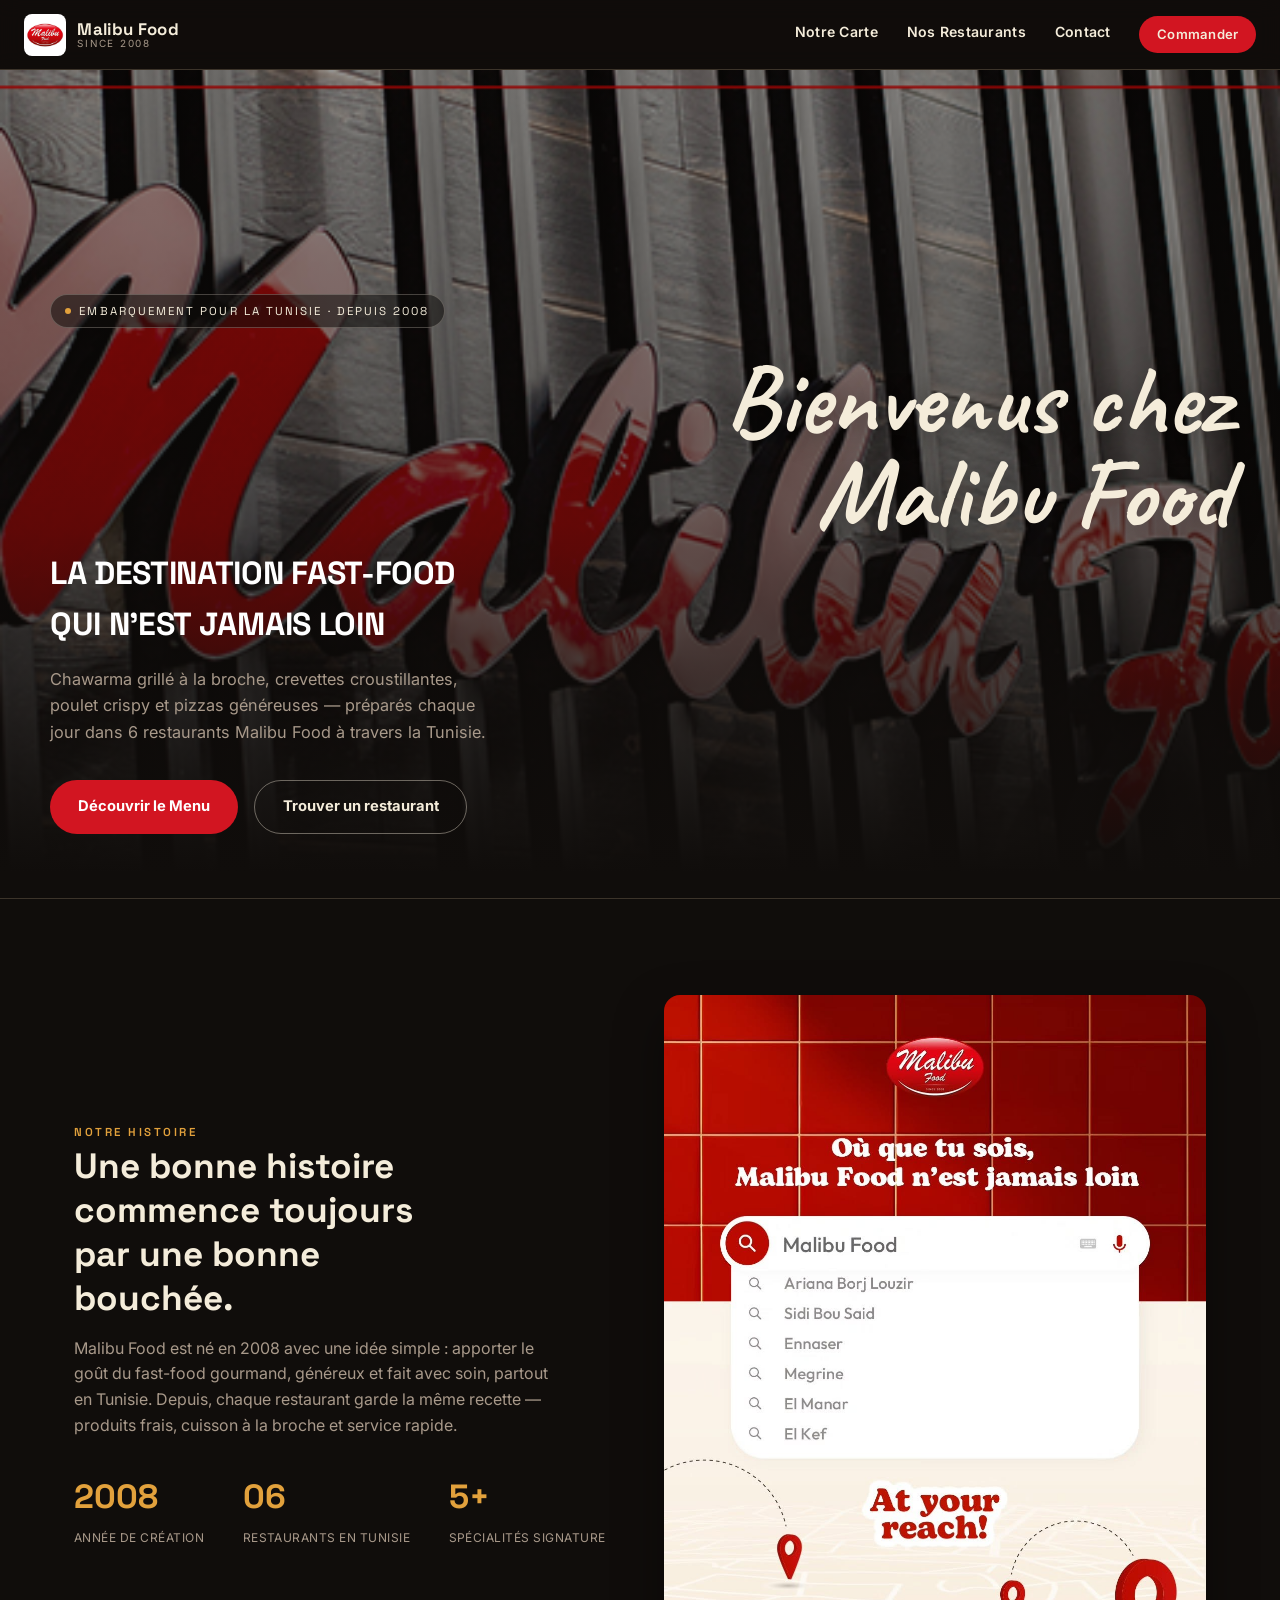
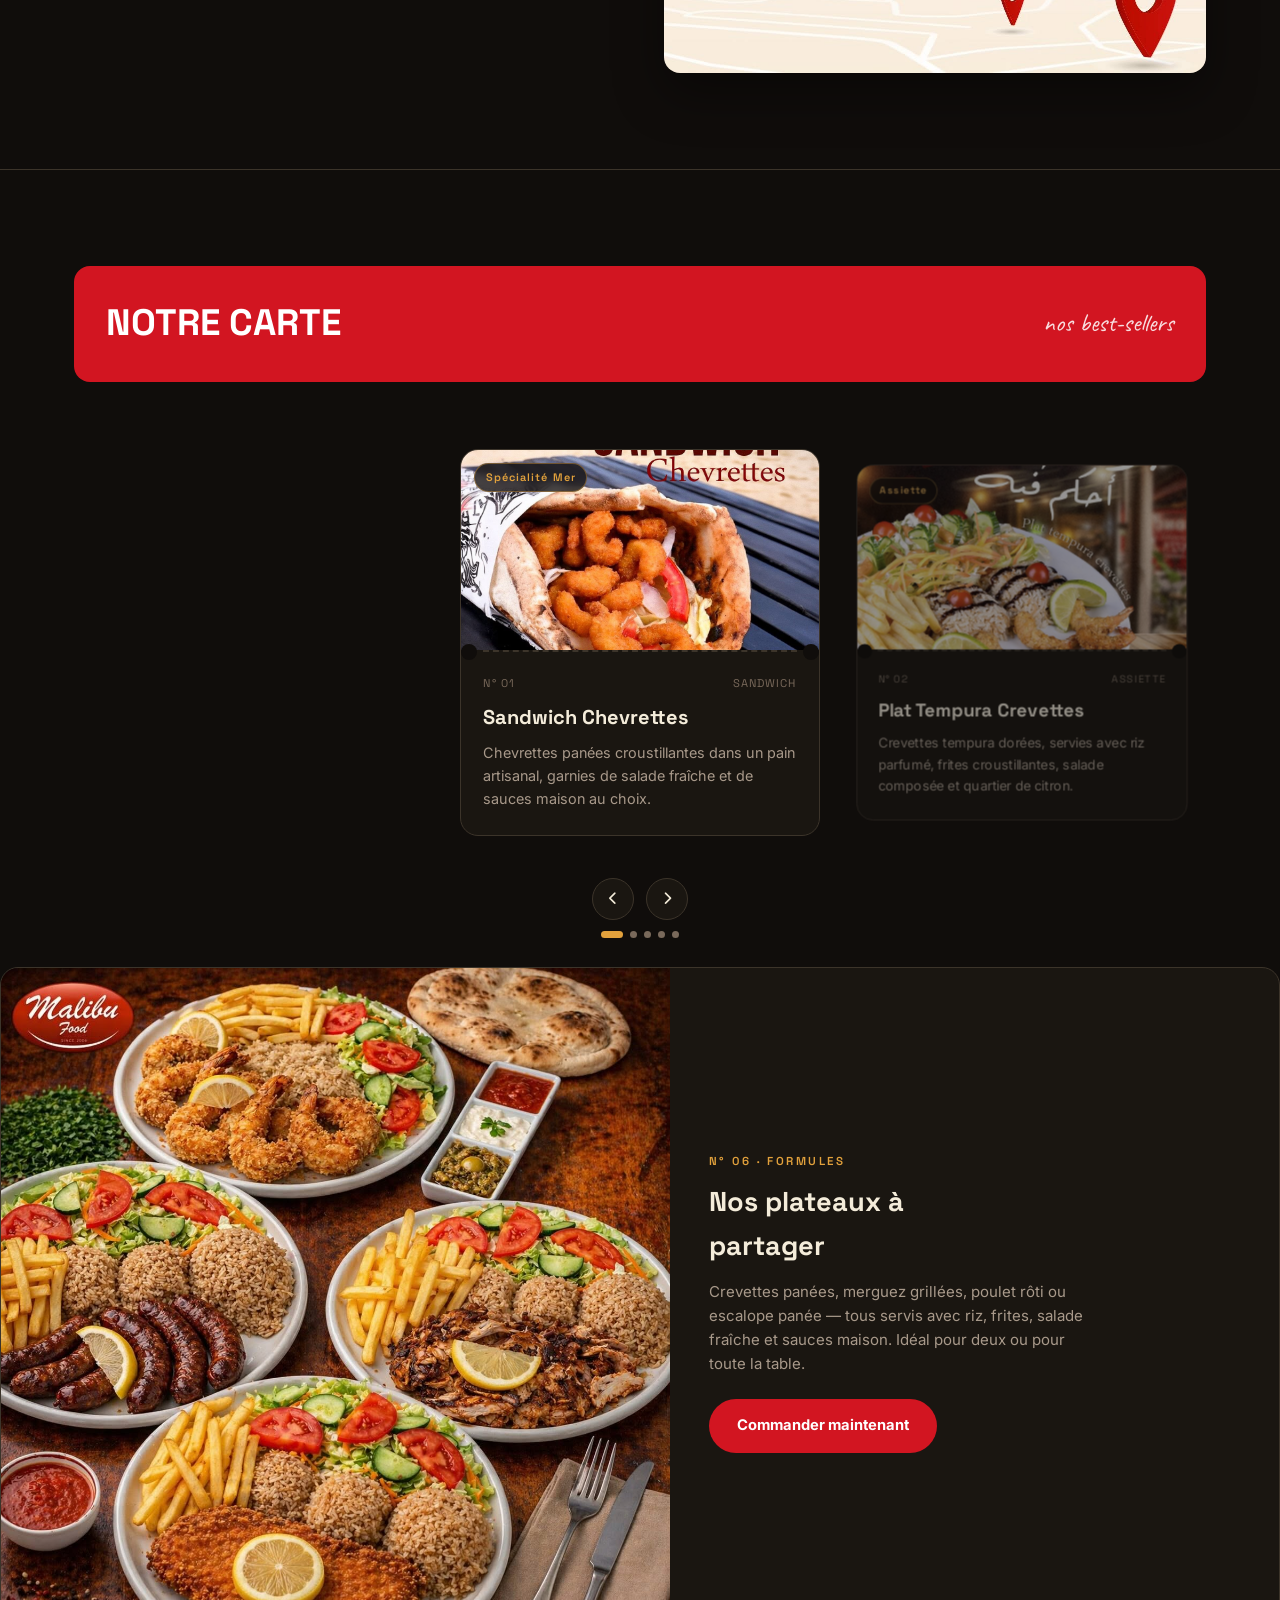
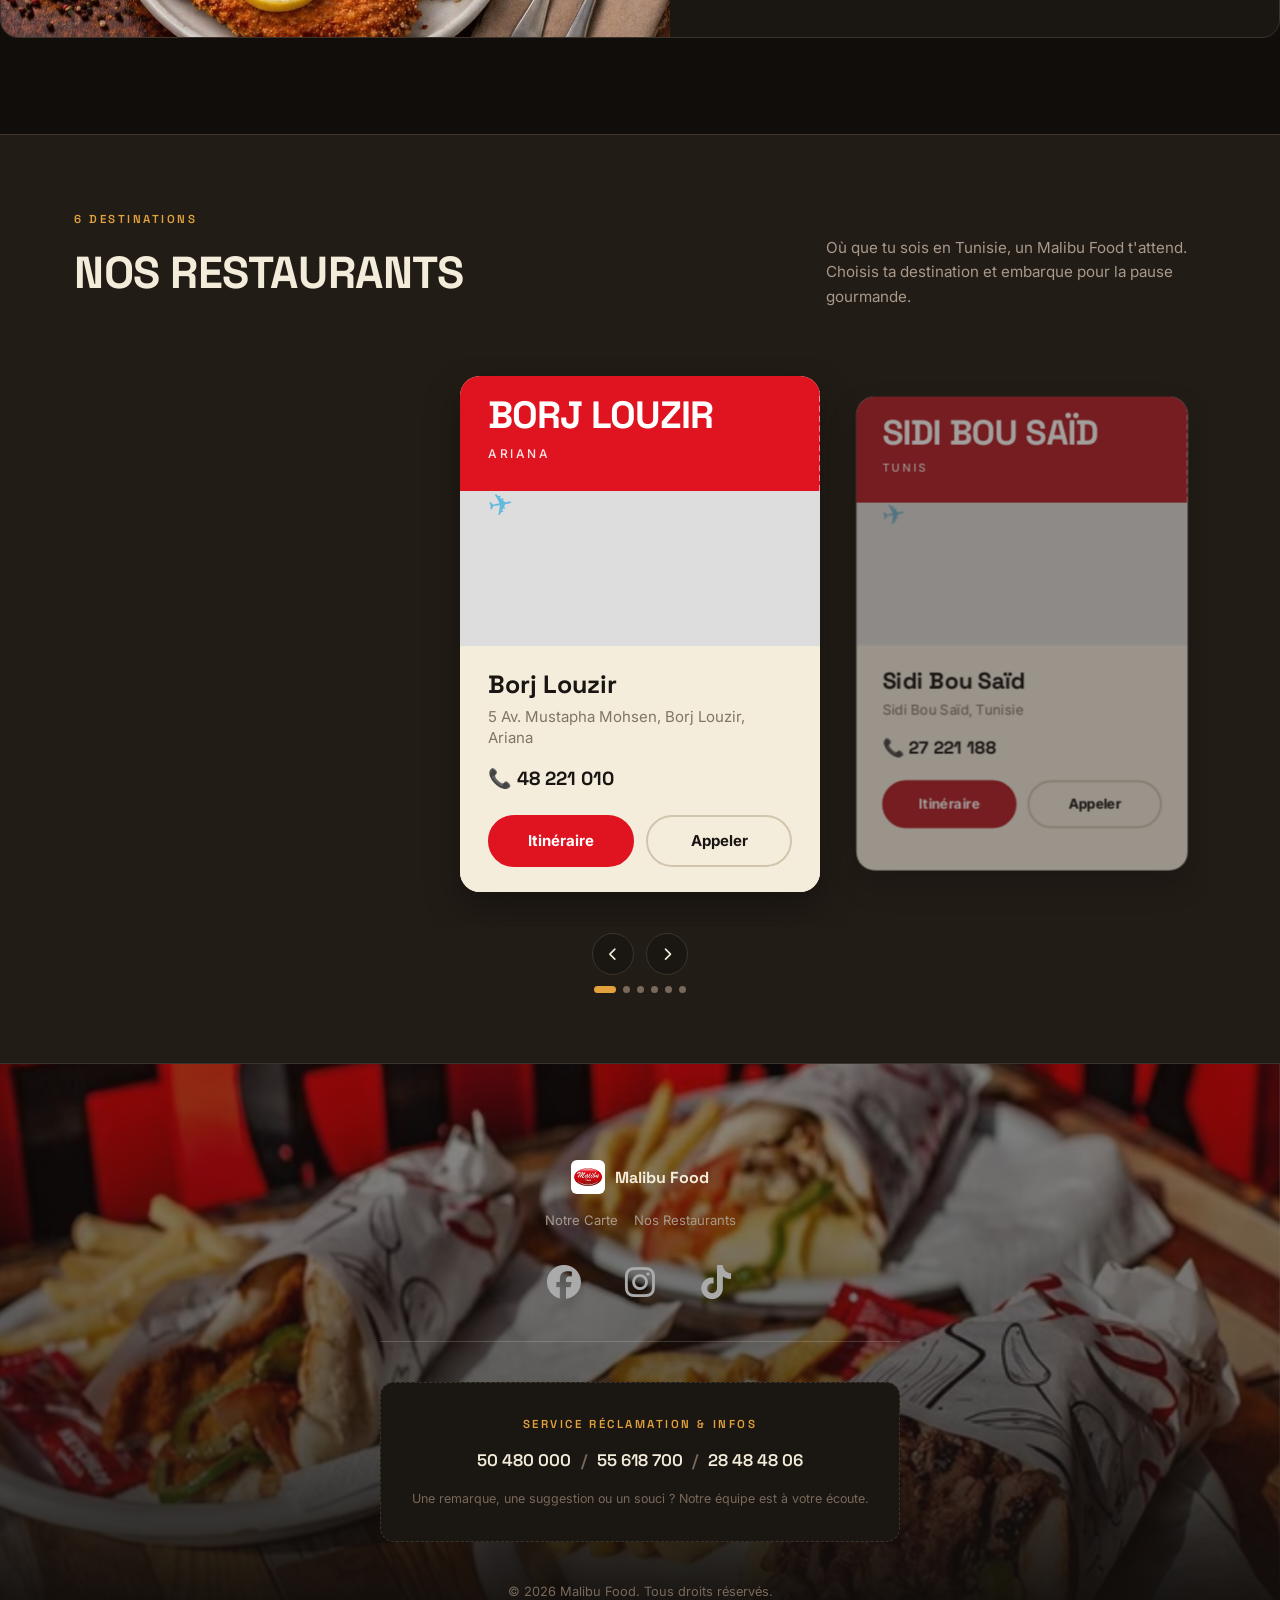
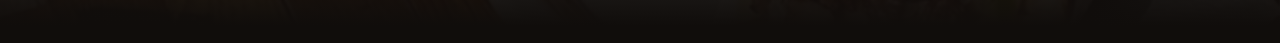
==== commit 2e8bac33: "Update malibu.html" ====
--- a/malibu.html
+++ b/malibu.html
@@ -338,82 +338,511 @@
     <p class="copy">&copy; 2026 Malibu Food. Tous droits réservés.</p>
   </footer>
 
-
 <script>
-document.addEventListener("DOMContentLoaded",function(){
-  document.querySelectorAll(".horizontal-carousel").forEach(function(carousel){
-    const cards=[...carousel.children];
-    if(!cards.length)return;
-
-    const controls=document.createElement("div");
-    controls.className="carousel-controls";
-    const prev=document.createElement("button");
-    const next=document.createElement("button");
-    prev.type=next.type="button";
-    prev.innerHTML='<i class="fa-solid fa-chevron-left"></i>';
-    next.innerHTML='<i class="fa-solid fa-chevron-right"></i>';
-    controls.append(prev,next);
+document.addEventListener("DOMContentLoaded", function () {
+
+  document.querySelectorAll(".horizontal-carousel").forEach(function (carousel) {
+
+    const cards = Array.from(carousel.children);
+    if (!cards.length) return;
+
+    /* =========================
+       SIDE PADDING
+       Allows first/last card
+       to reach the center
+    ========================= */
+
+    function updateSidePadding() {
+
+      const first = cards[0];
+      const last = cards[cards.length - 1];
+
+      if (!first || !last) return;
+
+      const carouselWidth = carousel.clientWidth;
+
+      const firstWidth = first.getBoundingClientRect().width;
+      const lastWidth = last.getBoundingClientRect().width;
+
+      const left =
+        Math.max(0, (carouselWidth - firstWidth) / 2);
+
+      const right =
+        Math.max(0, (carouselWidth - lastWidth) / 2);
+
+      carousel.style.paddingLeft = left + "px";
+      carousel.style.paddingRight = right + "px";
+    }
+
+
+    /* =========================
+       CONTROLS
+    ========================= */
+
+    const controls = document.createElement("div");
+    controls.className = "carousel-controls";
+
+    const prev = document.createElement("button");
+    const next = document.createElement("button");
+
+    prev.type = "button";
+    next.type = "button";
+
+    prev.setAttribute("aria-label", "Carte précédente");
+    next.setAttribute("aria-label", "Carte suivante");
+
+    prev.innerHTML =
+      '<i class="fa-solid fa-chevron-left"></i>';
+
+    next.innerHTML =
+      '<i class="fa-solid fa-chevron-right"></i>';
+
+    controls.append(prev, next);
     carousel.after(controls);
 
-    const dots=document.createElement("div");
-    dots.className="carousel-dots";
-    const dotsList=cards.map(function(card,i){
-      const d=document.createElement("button");
-      d.type="button";
-      d.setAttribute("aria-label","Carte "+(i+1));
-      d.onclick=function(){card.scrollIntoView({behavior:"smooth",inline:"center",block:"nearest"});};
-      dots.append(d);
-      return d;
+
+    /* =========================
+       DOTS
+    ========================= */
+
+    const dots = document.createElement("div");
+    dots.className = "carousel-dots";
+
+    const dotsList = cards.map(function (card, index) {
+
+      const dot = document.createElement("button");
+
+      dot.type = "button";
+      dot.setAttribute(
+        "aria-label",
+        "Carte " + (index + 1)
+      );
+
+      dot.addEventListener("click", function () {
+        goTo(index);
+      });
+
+      dots.append(dot);
+
+      return dot;
     });
+
     controls.after(dots);
 
-    function active(){
-      const center=carousel.getBoundingClientRect().left+carousel.clientWidth/2;
-      let best=0,dist=Infinity;
-      cards.forEach(function(card,i){
-        const r=card.getBoundingClientRect();
-        const d=Math.abs((r.left+r.width/2)-center);
-        if(d<dist){dist=d;best=i;}
+
+    /* =========================
+       ACTIVE CARD
+    ========================= */
+
+    function getActiveIndex() {
+
+      const carouselRect =
+        carousel.getBoundingClientRect();
+
+      const center =
+        carouselRect.left +
+        carouselRect.width / 2;
+
+      let best = 0;
+      let distance = Infinity;
+
+      cards.forEach(function (card, index) {
+
+        const rect =
+          card.getBoundingClientRect();
+
+        const cardCenter =
+          rect.left +
+          rect.width / 2;
+
+        const d =
+          Math.abs(cardCenter - center);
+
+        if (d < distance) {
+          distance = d;
+          best = index;
+        }
+
       });
-      cards.forEach((c,i)=>c.classList.toggle("is-active",i===best));
-      dotsList.forEach((d,i)=>d.classList.toggle("active",i===best));
+
       return best;
     }
 
-    function move(n){
-      const i=Math.max(0,Math.min(cards.length-1,active()+n));
-      cards[i].scrollIntoView({behavior:"smooth",inline:"center",block:"nearest"});
+
+    function updateActive() {
+
+      const index = getActiveIndex();
+
+      cards.forEach(function (card, i) {
+
+        card.classList.toggle(
+          "is-active",
+          i === index
+        );
+
+      });
+
+      dotsList.forEach(function (dot, i) {
+
+        dot.classList.toggle(
+          "active",
+          i === index
+        );
+
+      });
+
+      return index;
     }
 
-    prev.onclick=()=>move(-1);
-    next.onclick=()=>move(1);
-
-    carousel.addEventListener("scroll",()=>requestAnimationFrame(active),{passive:true});
-    window.addEventListener("resize",active);
-
-    carousel.addEventListener("wheel",function(e){
-      if(Math.abs(e.deltaY)>Math.abs(e.deltaX)){
+
+    /* =========================
+       CENTER CARD
+    ========================= */
+
+    function centerCard(index, smooth = true) {
+
+      index = Math.max(
+        0,
+        Math.min(cards.length - 1, index)
+      );
+
+      const card = cards[index];
+
+      if (!card) return;
+
+      const carouselRect =
+        carousel.getBoundingClientRect();
+
+      const cardRect =
+        card.getBoundingClientRect();
+
+      const carouselCenter =
+        carouselRect.left +
+        carouselRect.width / 2;
+
+      const cardCenter =
+        cardRect.left +
+        cardRect.width / 2;
+
+      const difference =
+        cardCenter - carouselCenter;
+
+      carousel.scrollBy({
+        left: difference,
+        behavior: smooth ? "smooth" : "auto"
+      });
+    }
+
+
+    /* =========================
+       GO TO CARD
+    ========================= */
+
+    function goTo(index) {
+      centerCard(index, true);
+    }
+
+
+    /* =========================
+       PREVIOUS
+    ========================= */
+
+    prev.addEventListener("click", function () {
+
+      const current = getActiveIndex();
+
+      if (current > 0) {
+        goTo(current - 1);
+      }
+
+    });
+
+
+    /* =========================
+       NEXT
+    ========================= */
+
+    next.addEventListener("click", function () {
+
+      const current = getActiveIndex();
+
+      if (current < cards.length - 1) {
+        goTo(current + 1);
+      }
+
+    });
+
+
+    /* =========================
+       SCROLL
+    ========================= */
+
+    let frame = null;
+
+    carousel.addEventListener(
+      "scroll",
+      function () {
+
+        if (frame) return;
+
+        frame = requestAnimationFrame(function () {
+
+          updateActive();
+          frame = null;
+
+        });
+
+      },
+      { passive: true }
+    );
+
+
+    /* =========================
+       MOUSE WHEEL
+    ========================= */
+
+    carousel.addEventListener(
+      "wheel",
+      function (e) {
+
+        if (
+          Math.abs(e.deltaY) >
+          Math.abs(e.deltaX)
+        ) {
+
+          e.preventDefault();
+
+          carousel.scrollLeft += e.deltaY;
+        }
+
+      },
+      { passive: false }
+    );
+
+
+    /* =========================
+       MOUSE DRAG
+    ========================= */
+
+    let dragging = false;
+    let startX = 0;
+    let startScroll = 0;
+
+    carousel.addEventListener(
+      "mousedown",
+      function (e) {
+
+        if (e.button !== 0) return;
+
+        dragging = true;
+        startX = e.pageX;
+        startScroll = carousel.scrollLeft;
+
+        carousel.classList.add("is-dragging");
+
         e.preventDefault();
-        carousel.scrollLeft+=e.deltaY;
+
       }
-    },{passive:false});
-
-    let down=false,startX=0,startScroll=0;
-    carousel.addEventListener("mousedown",function(e){
-      down=true;startX=e.pageX;startScroll=carousel.scrollLeft;
-      carousel.classList.add("is-dragging");
-    });
-    window.addEventListener("mousemove",function(e){
-      if(down)carousel.scrollLeft=startScroll-(e.pageX-startX);
-    });
-    window.addEventListener("mouseup",function(){
-      if(down){down=false;carousel.classList.remove("is-dragging");active();}
-    });
-
-    active();
+    );
+
+
+    window.addEventListener(
+      "mousemove",
+      function (e) {
+
+        if (!dragging) return;
+
+        carousel.scrollLeft =
+          startScroll -
+          (e.pageX - startX);
+
+      }
+    );
+
+
+    window.addEventListener(
+      "mouseup",
+      function () {
+
+        if (!dragging) return;
+
+        dragging = false;
+
+        carousel.classList.remove("is-dragging");
+
+        const index = getActiveIndex();
+
+        centerCard(index, true);
+
+      }
+    );
+
+
+    /* =========================
+       TOUCH
+    ========================= */
+
+    let touchStartX = 0;
+    let touchStartScroll = 0;
+
+    carousel.addEventListener(
+      "touchstart",
+      function (e) {
+
+        if (!e.touches.length) return;
+
+        touchStartX =
+          e.touches[0].pageX;
+
+        touchStartScroll =
+          carousel.scrollLeft;
+
+      },
+      { passive: true }
+    );
+
+
+    carousel.addEventListener(
+      "touchend",
+      function () {
+
+        setTimeout(function () {
+
+          const index =
+            getActiveIndex();
+
+          centerCard(index, true);
+
+        }, 80);
+
+      },
+      { passive: true }
+    );
+
+
+    /* =========================
+       RESIZE
+    ========================= */
+
+    let resizeTimer;
+
+    window.addEventListener(
+      "resize",
+      function () {
+
+        clearTimeout(resizeTimer);
+
+        resizeTimer = setTimeout(function () {
+
+          const current =
+            getActiveIndex();
+
+          updateSidePadding();
+
+          requestAnimationFrame(function () {
+
+            centerCard(current, false);
+            updateActive();
+
+          });
+
+        }, 100);
+
+      }
+    );
+
+
+    /* =========================
+       INITIALIZE
+    ========================= */
+
+    function initialize() {
+
+      updateSidePadding();
+
+      requestAnimationFrame(function () {
+
+        /*
+         * Start with first card
+         * exactly in the center.
+         */
+
+        carousel.scrollLeft = 0;
+
+        updateSidePadding();
+        updateActive();
+
+      });
+
+    }
+
+
+    /* =========================
+       WAIT FOR IMAGES
+    ========================= */
+
+    const images =
+      carousel.querySelectorAll("img");
+
+    if (!images.length) {
+
+      initialize();
+
+    } else {
+
+      let remaining = 0;
+
+      images.forEach(function (img) {
+
+        if (!img.complete) {
+          remaining++;
+        }
+
+      });
+
+      if (remaining === 0) {
+
+        initialize();
+
+      } else {
+
+        images.forEach(function (img) {
+
+          if (img.complete) return;
+
+          function loaded() {
+
+            remaining--;
+
+            if (remaining <= 0) {
+              initialize();
+            }
+
+          }
+
+          img.addEventListener(
+            "load",
+            loaded,
+            { once: true }
+          );
+
+          img.addEventListener(
+            "error",
+            loaded,
+            { once: true }
+          );
+
+        });
+
+      }
+
+    }
+
   });
+
 });
 </script>
 
+
 </body>
-</html>+</html>
--- a/malibu.css
+++ b/malibu.css
@@ -591,7 +591,7 @@
   #reclamation{
     background:
       linear-gradient(180deg, rgba(16,13,11,.45) 0%, rgba(16,13,11,.62) 55%, var(--ink) 97%),
-      url('img/malibu.png') center 38%/cover no-repeat;
+      url('img/sdwch.png') center 38%/cover no-repeat;
   }
 
   .receipt{
@@ -1198,4 +1198,4 @@
   .horizontal-carousel{gap:1rem;padding-left:10vw;padding-right:10vw;}
   .horizontal-carousel > *{flex-basis:80vw;}
   .carousel-controls{display:none;}
-}+}
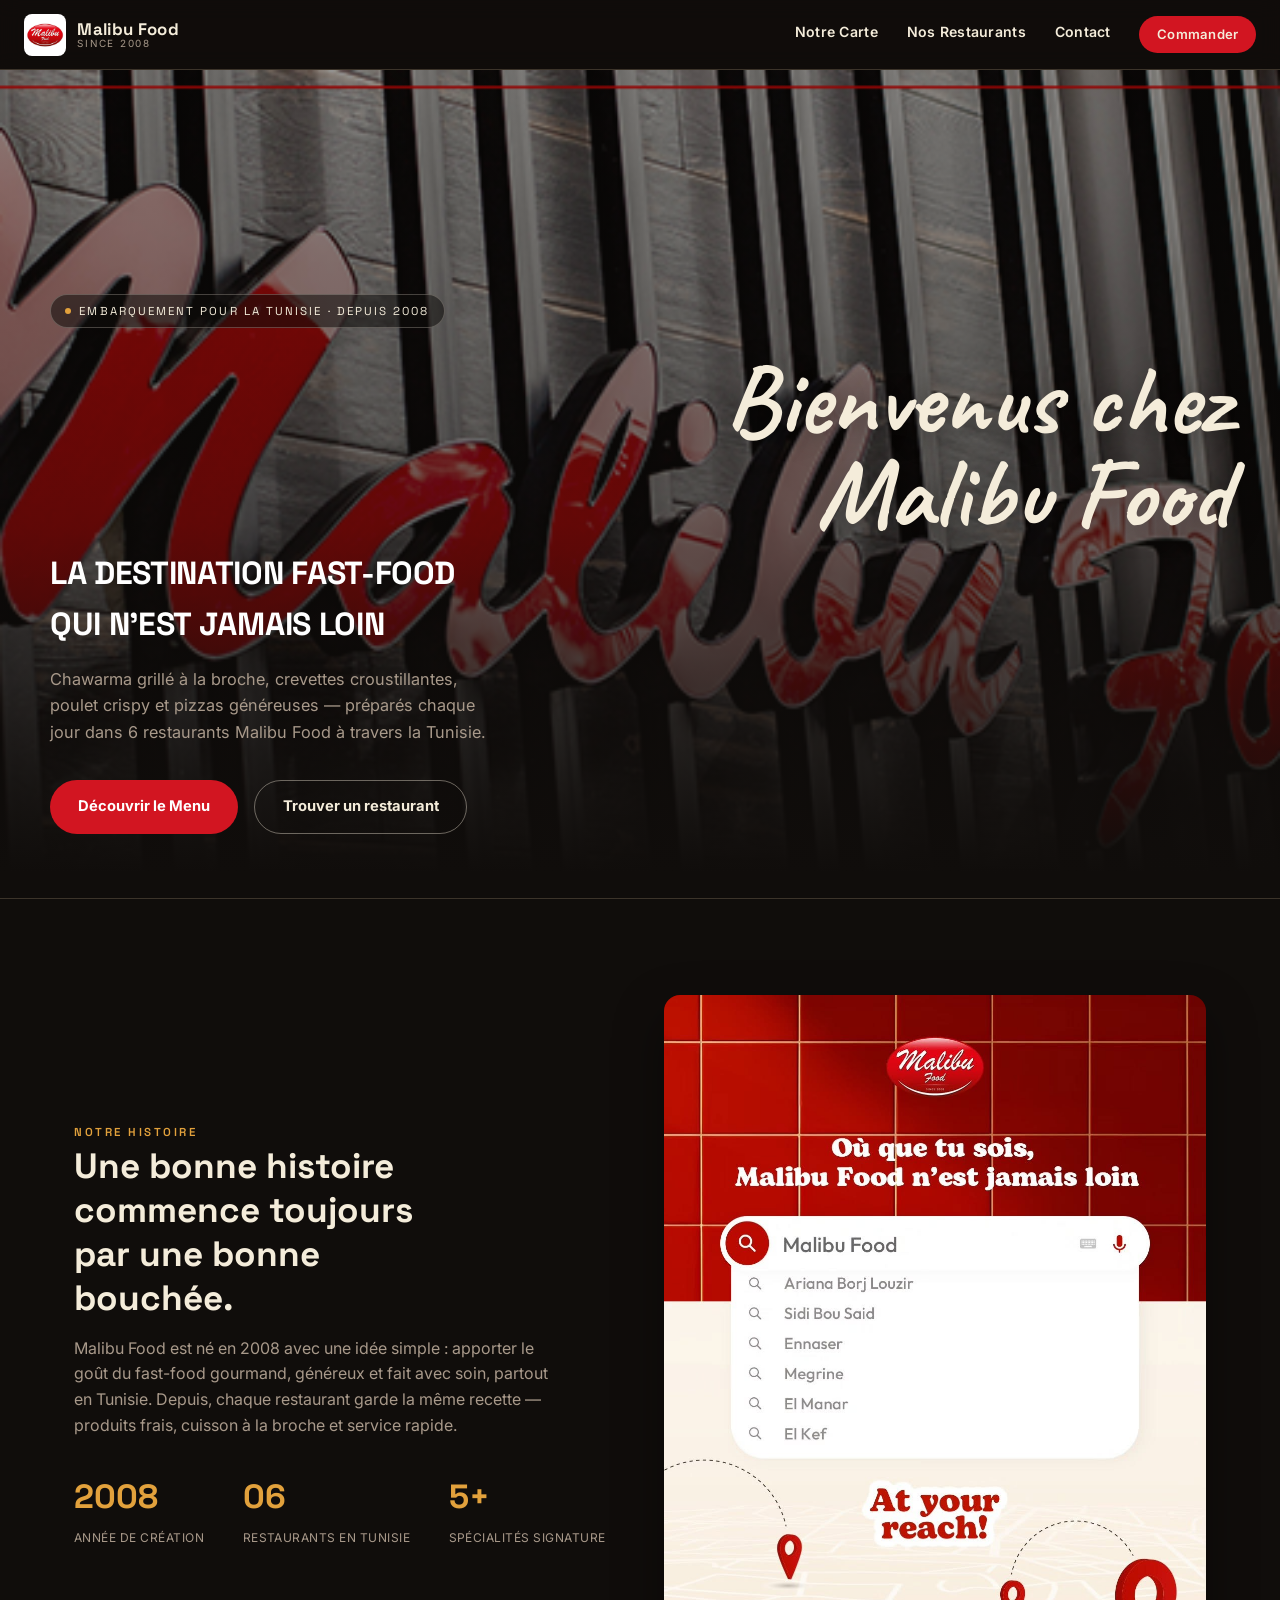
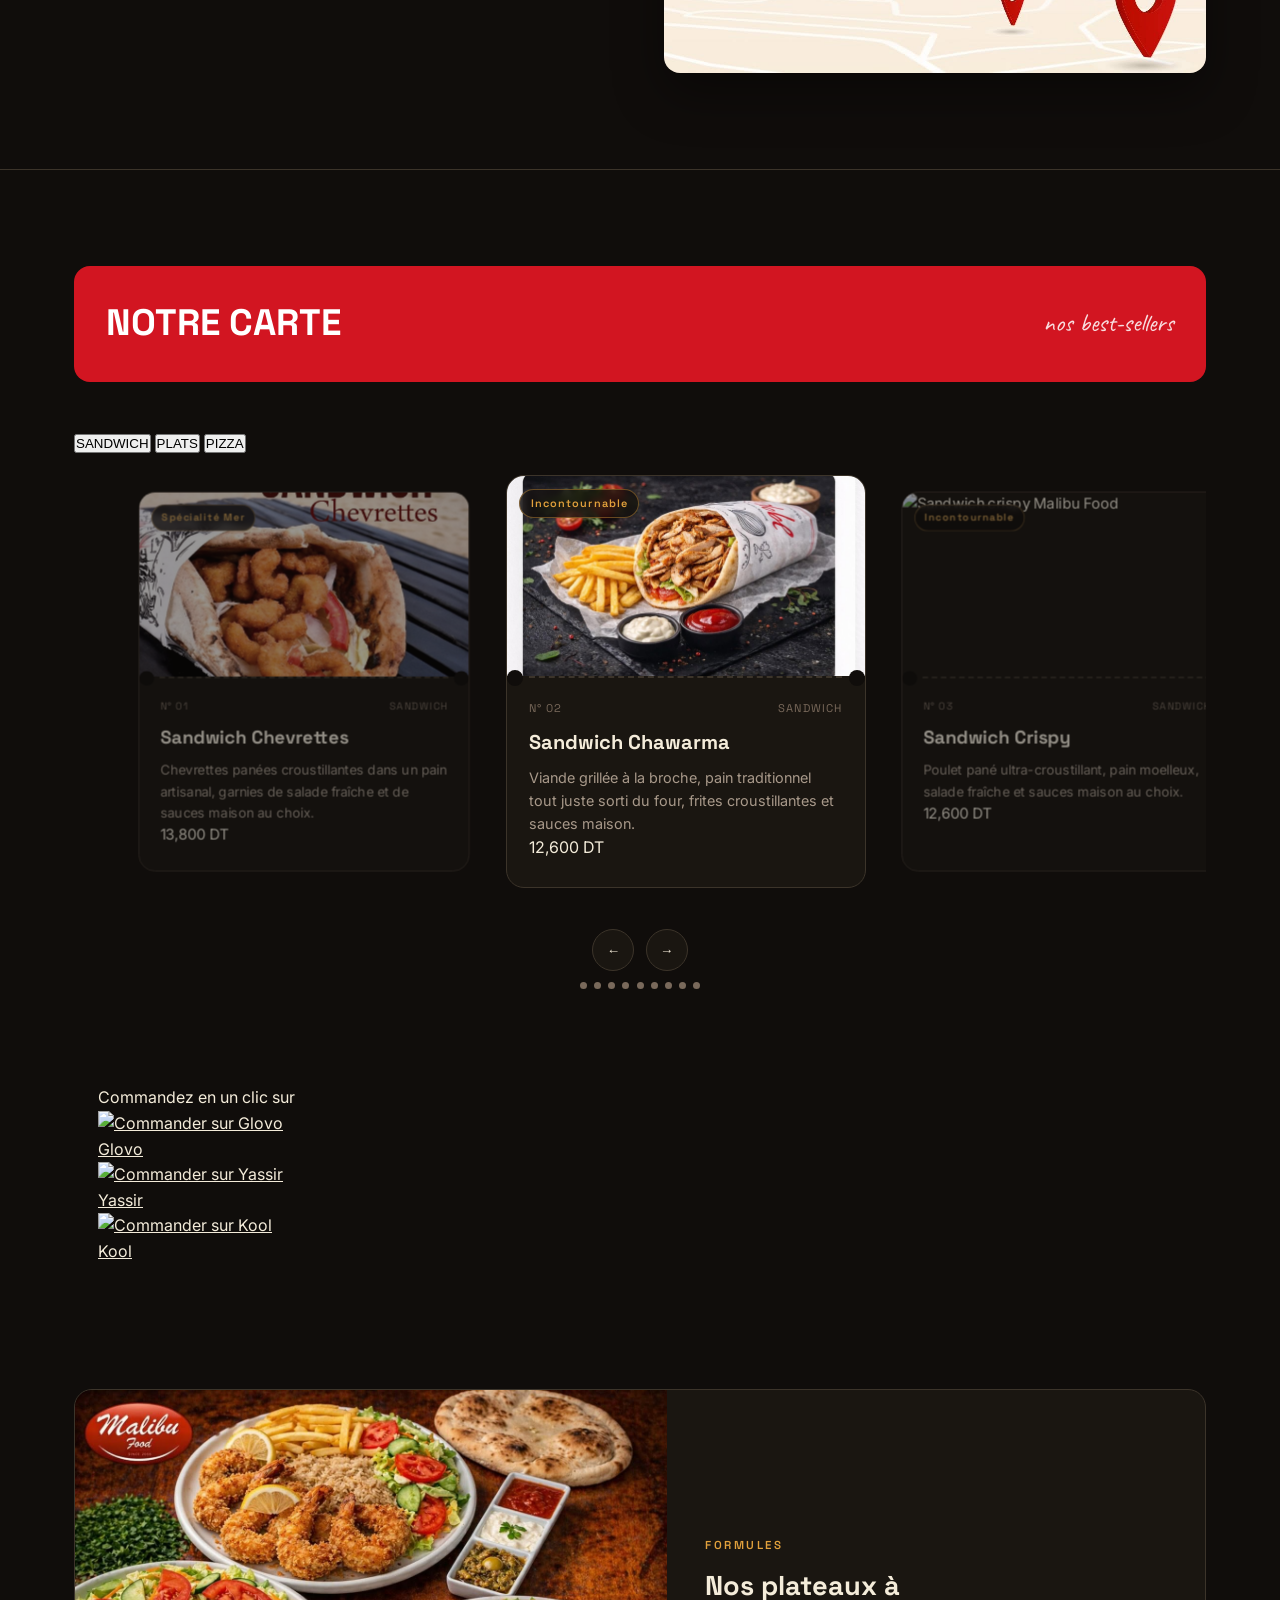
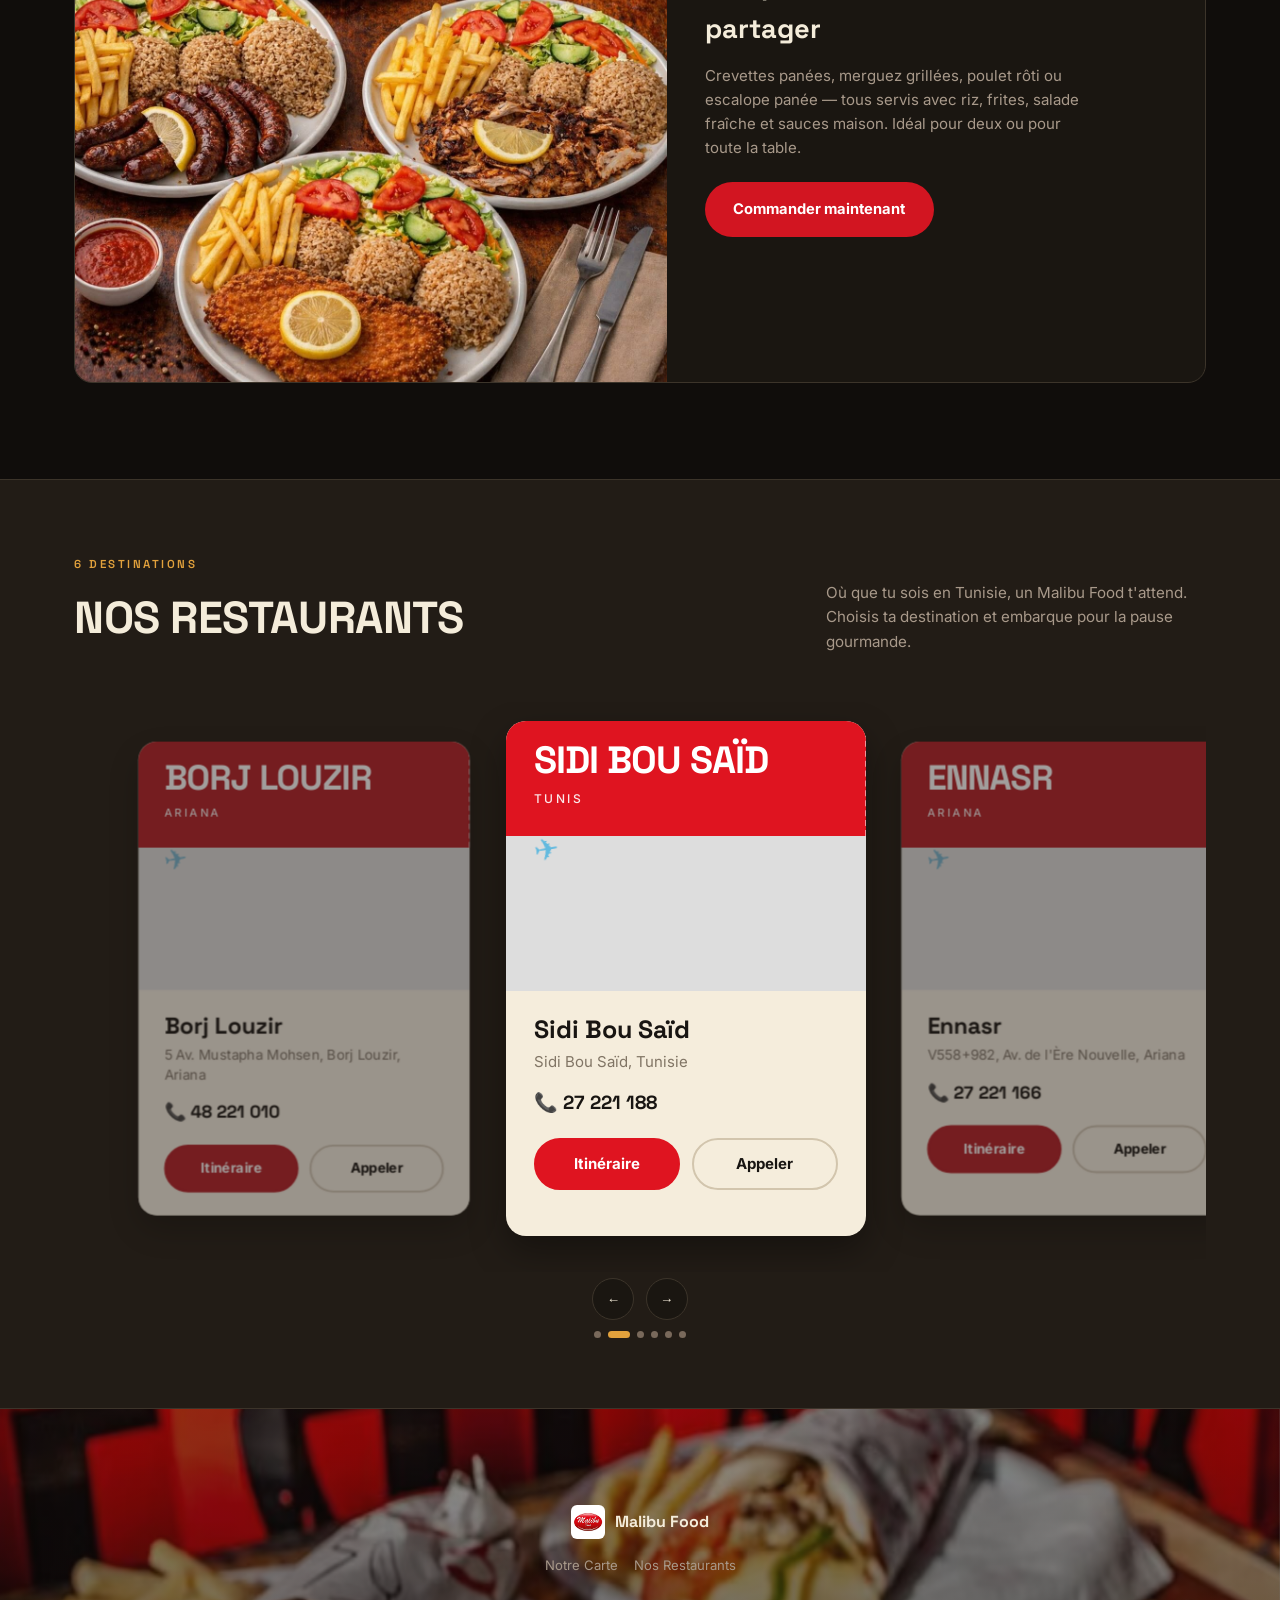
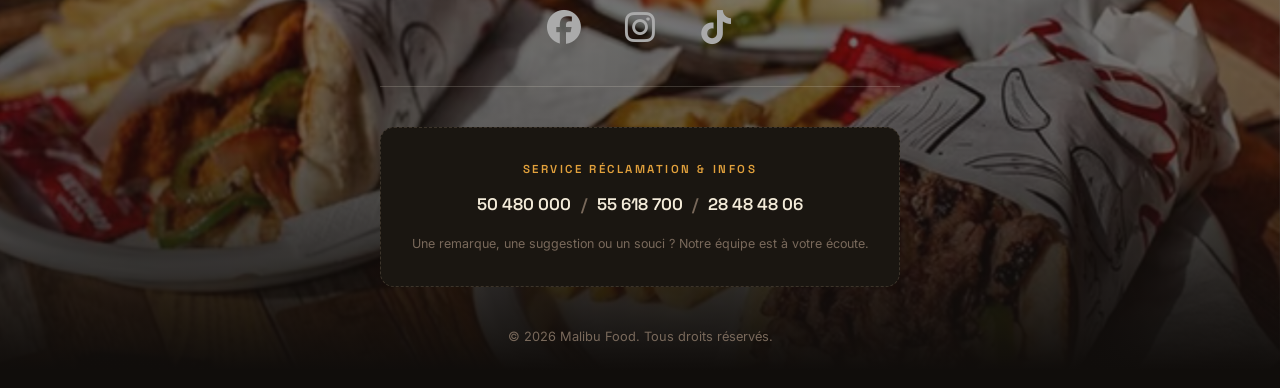
==== commit b47e29df: "Update malibu.html" ====
--- a/malibu.html
+++ b/malibu.html
@@ -48,7 +48,7 @@
     
     </div>
   </section>
-
+  
   <!-- ================= ABOUT ================= -->
   <section class="about">
     <div class="wrap about-grid">
@@ -77,86 +77,378 @@
         <span class="script">nos best-sellers</span>
       </div>
 
-      <div class="horizontal-carousel menu-carousel" data-carousel="menu">
-
-        <!-- CARD 1 -->
-        <div class="ticket-card">
-          <div class="ticket-photo">
-            <img src="img/sandwish chevrettes.jpg" alt="Sandwich chevrettes croustillantes Malibu Food">
-            <span class="ticket-badge">Spécialité Mer</span>
-          </div>
-          <div class="ticket-perf"></div>
-          <div class="ticket-content">
-            <div class="ticket-tagline"><span>N° 01</span><span>Sandwich</span></div>
-            <h3>Sandwich Chevrettes</h3>
-            <p>Chevrettes panées croustillantes dans un pain artisanal, garnies de salade fraîche et de sauces maison au choix.</p>
-          </div>
-        </div>
-
-        <!-- CARD 2 -->
-        <div class="ticket-card">
-          <div class="ticket-photo">
-            <img src="img/tempura-clean.jpg" alt="Plat tempura crevettes Malibu Food">
-            <span class="ticket-badge">Assiette</span>
-          </div>
-          <div class="ticket-perf"></div>
-          <div class="ticket-content">
-            <div class="ticket-tagline"><span>N° 02</span><span>Assiette</span></div>
-            <h3>Plat Tempura Crevettes</h3>
-            <p>Crevettes tempura dorées, servies avec riz parfumé, frites croustillantes, salade composée et quartier de citron.</p>
-          </div>
-        </div>
-
-        <!-- CARD 3 -->
-        <div class="ticket-card">
-          <div class="ticket-photo">
-            <img src="img/chawarma-clean.jpg" alt="Sandwich chawarma Malibu Food">
-            <span class="ticket-badge">Incontournable</span>
-          </div>
-          <div class="ticket-perf"></div>
-          <div class="ticket-content">
-            <div class="ticket-tagline"><span>N° 03</span><span>Sandwich</span></div>
-            <h3>Sandwich Chawarma</h3>
-            <p>Viande grillée à la broche, pain traditionnel tout juste sorti du four, frites croustillantes et sauces maison.</p>
-          </div>
-        </div>
-
-        <!-- CARD 4 -->
-        <div class="ticket-card">
-          <div class="ticket-photo">
-            <img src="img/crispy-plate.jpg" alt="Plat crispy chicken Malibu Food">
-            <span class="ticket-badge">Poulet</span>
-          </div>
-          <div class="ticket-perf"></div>
-          <div class="ticket-content">
-            <div class="ticket-tagline"><span>N° 04</span><span>Sandwich &amp; Plat</span></div>
-            <h3>Crispy Chicken</h3>
-            <p>Morceaux de poulet panés ultra-croustillants, accompagnés de frites, riz parfumé et sauces au choix.</p>
-          </div>
-        </div>
-
-        <!-- CARD 5 -->
-        <div class="ticket-card">
-          <div class="ticket-photo">
-            <img src="img/pizza.jpg" alt="Pizza 4 saisons Malibu Food">
-            <span class="ticket-badge">Pizza</span>
-          </div>
-          <div class="ticket-perf"></div>
-          <div class="ticket-content">
-            <div class="ticket-tagline"><span>N° 05</span><span>Pizza</span></div>
-            <h3>Pizza 4 Saisons</h3>
-            <p>Base tomate, mozzarella généreuse, champignons, olives noires et piments verts, cuite au four.</p>
-          </div>
-        </div>
-
-      </div>
-      </div>
-
+      <!-- MENU CATEGORIES -->
+      <div class="menu-categories" role="tablist" aria-label="Catégories du menu">
+        <button class="menu-category active" type="button" data-category="sandwich" role="tab" aria-selected="true">SANDWICH</button>
+        <button class="menu-category" type="button" data-category="plats" role="tab" aria-selected="false">PLATS</button>
+        <button class="menu-category" type="button" data-category="pizza" role="tab" aria-selected="false">PIZZA</button>
+      </div>
+
+      <!-- ================= SANDWICH ================= -->
+      <div class="menu-panel active" id="menu-sandwich" data-panel="sandwich" role="tabpanel">
+        <div class="horizontal-carousel menu-carousel" data-carousel="menu-sandwich">
+
+          <div class="ticket-card">
+            <div class="ticket-photo">
+              <img src="img/sandwish chevrettes.jpg" alt="Sandwich chevrettes croustillantes Malibu Food">
+              <span class="ticket-badge">Spécialité Mer</span>
+            </div>
+            <div class="ticket-perf"></div>
+            <div class="ticket-content">
+              <div class="ticket-tagline"><span>N° 01</span><span>Sandwich</span></div>
+              <h3>Sandwich Chevrettes</h3>
+              <p>Chevrettes panées croustillantes dans un pain artisanal, garnies de salade fraîche et de sauces maison au choix.</p>
+              <div class="ticket-price">13,800 DT</div>
+            </div>
+          </div>
+
+          <div class="ticket-card">
+            <div class="ticket-photo">
+              <img src="img/chawarma-clean.jpg" alt="Sandwich chawarma Malibu Food">
+              <span class="ticket-badge">Incontournable</span>
+            </div>
+            <div class="ticket-perf"></div>
+            <div class="ticket-content">
+              <div class="ticket-tagline"><span>N° 02</span><span>Sandwich</span></div>
+              <h3>Sandwich Chawarma</h3>
+              <p>Viande grillée à la broche, pain traditionnel tout juste sorti du four, frites croustillantes et sauces maison.</p>
+              <div class="ticket-price">12,600 DT</div>
+            </div>
+            
+          </div>
+           <div class="ticket-card">
+            <div class="ticket-photo">
+              <img src="img/crispi.png" alt="Sandwich crispy Malibu Food">
+              <span class="ticket-badge">Incontournable</span>
+            </div>
+            <div class="ticket-perf"></div>
+            <div class="ticket-content">
+              <div class="ticket-tagline"><span>N° 03</span><span>Sandwich</span></div>
+              <h3>Sandwich Crispy </h3>
+              <p>Poulet pané ultra-croustillant, pain moelleux, salade fraîche et sauces maison au choix.</p>
+              <div class="ticket-price">12,600 DT</div>
+            </div>
+          </div>
+
+          <div class="ticket-card">
+            <div class="ticket-photo">
+              <img src="img/jambon.png" alt="Sandwich jambon Malibu Food">
+              <span class="ticket-badge">Classique</span>
+            </div>
+            <div class="ticket-perf"></div>
+            <div class="ticket-content">
+              <div class="ticket-tagline"><span>N° 04</span><span>Sandwich</span></div>
+              <h3>Sandwich Jambon</h3>
+              <p>Jambon fondant dans un pain moelleux, garni de salade fraîche et de sauces maison au choix.</p>
+              <div class="ticket-price">10,800 DT</div>
+            </div>
+          </div>
+
+          <div class="ticket-card">
+            <div class="ticket-photo">
+              <img src="img/thon.png" alt="Sandwich thon Malibu Food">
+              <span class="ticket-badge">Classique</span>
+            </div>
+            <div class="ticket-perf"></div>
+            <div class="ticket-content">
+              <div class="ticket-tagline"><span>N° 05</span><span>Sandwich</span></div>
+              <h3>Sandwich Thon</h3>
+              <p>Thon généreux, œuf et légumes frais dans un pain traditionnel, accompagné de nos sauces maison.</p>
+              <div class="ticket-price">10,800 DT</div>
+            </div>
+          </div>
+
+          <div class="ticket-card">
+            <div class="ticket-photo">
+              <img src="img/nuguest.png" alt="Sandwich nuggets Malibu Food">
+              <span class="ticket-badge">Poulet</span>
+            </div>
+            <div class="ticket-perf"></div>
+            <div class="ticket-content">
+              <div class="ticket-tagline"><span>N° 06</span><span>Sandwich</span></div>
+              <h3>Sandwich Nuggets</h3>
+              <p>Nuggets de poulet croustillants, pain artisanal, salade fraîche et sauces maison au choix.</p>
+              <div class="ticket-price">12,600 DT</div>
+            </div>
+          </div>
+
+          <div class="ticket-card">
+            <div class="ticket-photo">
+              <img src="img/courdon bleu.png" alt="Sandwich cordon bleu Malibu Food">
+              <span class="ticket-badge">Incontournable</span>
+            </div>
+            <div class="ticket-perf"></div>
+            <div class="ticket-content">
+              <div class="ticket-tagline"><span>N° 07</span><span>Sandwich</span></div>
+              <h3>Sandwich Cordon Bleu</h3>
+              <p>Cordon bleu doré et fondant, pain moelleux, salade fraîche et sauces maison au choix.</p>
+              <div class="ticket-price">12,600 DT</div>
+            </div>
+          </div>
+
+          <div class="ticket-card">
+            <div class="ticket-photo">
+              <img src="img/escalope panne.png" alt="Sandwich escalope panée Malibu Food">
+              <span class="ticket-badge">Poulet</span>
+            </div>
+            <div class="ticket-perf"></div>
+            <div class="ticket-content">
+              <div class="ticket-tagline"><span>N° 08</span><span>Sandwich</span></div>
+              <h3>Sandwich Escalope Panée</h3>
+              <p>Escalope de poulet panée et croustillante, pain traditionnel, salade fraîche et sauces maison.</p>
+              <div class="ticket-price">12,600 DT</div>
+            </div>
+          </div>
+
+          <div class="ticket-card">
+            <div class="ticket-photo">
+              <img src="img/escalope grille.png" alt="Sandwich escalope grillée Malibu Food">
+              <span class="ticket-badge">Poulet</span>
+            </div>
+            <div class="ticket-perf"></div>
+            <div class="ticket-content">
+              <div class="ticket-tagline"><span>N° 09</span><span>Sandwich</span></div>
+              <h3>Sandwich Escalope Grillée</h3>
+              <p>Escalope de poulet grillée, tomates fraîches, salade et sauces maison au choix.</p>
+              <div class="ticket-price">12,600 DT</div>
+            </div>
+          </div>
+
+        </div>
+      </div>
+
+      <!-- ================= PLATS ================= -->
+      <div class="menu-panel" id="menu-plats" data-panel="plats" role="tabpanel" hidden>
+        <div class="horizontal-carousel menu-carousel" data-carousel="menu-plats">
+
+          <div class="ticket-card">
+            <div class="ticket-photo">
+              <img src="img/plat cheverette.png" alt="Plat crevettes Malibu Food">
+              <span class="ticket-badge">Spécialité Mer</span>
+            </div>
+            <div class="ticket-perf"></div>
+            <div class="ticket-content">
+              <div class="ticket-tagline"><span>N° 01</span><span>Plat</span></div>
+              <h3>Plat Crevettes</h3>
+              <p>Crevettes panées et dorées, servies avec riz parfumé, frites croustillantes, salade fraîche et quartier de citron.</p>
+            </div>
+          </div>
+
+          <div class="ticket-card">
+            <div class="ticket-photo">
+              <img src="img/palt escalope panne.png" alt="Plat escalope panée Malibu Food">
+              <span class="ticket-badge">Poulet</span>
+            </div>
+            <div class="ticket-perf"></div>
+            <div class="ticket-content">
+              <div class="ticket-tagline"><span>N° 02</span><span>Plat</span></div>
+              <h3>Plat Escalope Panée</h3>
+              <p>Escalope de poulet panée et croustillante, riz parfumé, frites, salade fraîche et sauces maison.</p>
+              <div class="ticket-price">23,900 DT</div>
+            </div>
+          </div>
+
+          <div class="ticket-card">
+            <div class="ticket-photo">
+              <img src="img/plat crispy.png" alt="Plat crispy Malibu Food">
+              <span class="ticket-badge">Poulet</span>
+            </div>
+            <div class="ticket-perf"></div>
+            <div class="ticket-content">
+              <div class="ticket-tagline"><span>N° 03</span><span>Plat</span></div>
+              <h3>Plat Crispy</h3>
+              <p>Aiguillettes de poulet crispy, riz parfumé, frites croustillantes, salade fraîche et sauces maison.</p>
+              <div class="ticket-price">23,900 DT</div>
+            </div>
+          </div>
+
+          <div class="ticket-card">
+            <div class="ticket-photo">
+              <img src="img/plat courdon blue.png" alt="Plat cordon bleu Malibu Food">
+              <span class="ticket-badge">Incontournable</span>
+            </div>
+            <div class="ticket-perf"></div>
+            <div class="ticket-content">
+              <div class="ticket-tagline"><span>N° 04</span><span>Plat</span></div>
+              <h3>Plat Cordon Bleu</h3>
+              <p>Cordon bleu doré et fondant, riz parfumé, frites, salade fraîche et sauces maison au choix.</p>
+              <div class="ticket-price">24,900 DT</div>
+            </div>
+          </div>
+
+          <div class="ticket-card">
+            <div class="ticket-photo">
+              <img src="img/plat escalope grille.png" alt="Plat escalope grillée Malibu Food">
+              <span class="ticket-badge">Grillade</span>
+            </div>
+            <div class="ticket-perf"></div>
+            <div class="ticket-content">
+              <div class="ticket-tagline"><span>N° 05</span><span>Plat</span></div>
+              <h3>Plat Escalope Grillée</h3>
+              <p>Escalope de poulet grillée, riz parfumé, frites, salade fraîche et sauces maison au choix.</p>
+              <div class="ticket-price">24,900 DT</div>
+            </div>
+          </div>
+
+          <div class="ticket-card">
+            <div class="ticket-photo">
+              <img src="img/plat viande hachee.png" alt="Plat viande hachée Malibu Food">
+              <span class="ticket-badge">Grillade</span>
+            </div>
+            <div class="ticket-perf"></div>
+            <div class="ticket-content">
+              <div class="ticket-tagline"><span>N° 06</span><span>Plat</span></div>
+              <h3>Plat Viande Hachée</h3>
+              <p>Steak de viande hachée grillé, riz parfumé, frites, salade fraîche et sauces maison au choix.</p>
+              <div class="ticket-price">26,400 DT</div>
+            </div>
+          </div>
+
+        </div>
+      </div>
+
+      <!-- ================= PIZZA ================= -->
+      <div class="menu-panel" id="menu-pizza" data-panel="pizza" role="tabpanel" hidden>
+        <div class="horizontal-carousel menu-carousel" data-carousel="menu-pizza">
+
+          <div class="ticket-card">
+            <div class="ticket-photo">
+              <img src="img/4 fromage.png" alt="Pizza 4 fromages Malibu Food">
+              <span class="ticket-badge">Fromage</span>
+            </div>
+            <div class="ticket-perf"></div>
+            <div class="ticket-content">
+              <div class="ticket-tagline"><span>N° 01</span><span>Pizza</span></div>
+              <h3>Pizza Quatre Fromages</h3>
+              <p>Sauce blanche, mozzarella, gruyère, cheddar, roquefort, olives et câpres.</p>
+              <div class="ticket-price">21,000 DT</div>
+            </div>
+          </div>
+
+          <div class="ticket-card">
+            <div class="ticket-photo">
+              <img src="img/fruit de mer.png" alt="Pizza fruits de mer Malibu Food">
+              <span class="ticket-badge">Spécialité Mer</span>
+            </div>
+            <div class="ticket-perf"></div>
+            <div class="ticket-content">
+              <div class="ticket-tagline"><span>N° 02</span><span>Pizza</span></div>
+              <h3>Pizza Fruit de Mer</h3>
+              <p>Sauce tomate, mozzarella, chevrettes, calamar, moules, seiches, olives et câpres.</p>
+              <div class="ticket-price">21,000 DT</div>
+            </div>
+          </div>
+
+          <div class="ticket-card">
+            <div class="ticket-photo">
+              <img src="img/pizza escalope.png" alt="Pizza escalope Malibu Food">
+              <span class="ticket-badge">Poulet</span>
+            </div>
+            <div class="ticket-perf"></div>
+            <div class="ticket-content">
+              <div class="ticket-tagline"><span>N° 03</span><span>Pizza</span></div>
+              <h3>Pizza Escalope</h3>
+              <p>Sauce tomate, mozzarella, escalope, olives et câpres.</p>
+              <div class="ticket-price">13,000 DT</div>
+            </div>
+          </div>
+
+          <div class="ticket-card">
+            <div class="ticket-photo">
+              <img src="img/4sesion.png" alt="Pizza 4 saisons Malibu Food">
+              <span class="ticket-badge">Pizza</span>
+            </div>
+            <div class="ticket-perf"></div>
+            <div class="ticket-content">
+              <div class="ticket-tagline"><span>N° 04</span><span>Pizza</span></div>
+              <h3>Pizza Quatre Saisons</h3>
+              <p>Sauce tomate, mozzarella, tomates, oignons, champignons, jambon, thon, olives et câpres.</p>
+              <div class="ticket-price">13,000 DT</div>
+            </div>
+          </div>
+
+          <div class="ticket-card">
+            <div class="ticket-photo">
+              <img src="img/p neptune.png" alt="Pizza Neptune Malibu Food">
+              <span class="ticket-badge">Spécialité Mer</span>
+            </div>
+            <div class="ticket-perf"></div>
+            <div class="ticket-content">
+              <div class="ticket-tagline"><span>N° 05</span><span>Pizza</span></div>
+              <h3>Pizza Neptune</h3>
+              <p>Sauce tomate, mozzarella, olives, câpres et thon.</p>
+              <div class="ticket-price">11,000 DT</div>
+            </div>
+          </div>
+
+          <div class="ticket-card">
+            <div class="ticket-photo">
+              <img src="img/vegetiren.png" alt="Pizza végétarienne Malibu Food">
+              <span class="ticket-badge">Végétarienne</span>
+            </div>
+            <div class="ticket-perf"></div>
+            <div class="ticket-content">
+              <div class="ticket-tagline"><span>N° 06</span><span>Pizza</span></div>
+              <h3>Pizza Végétarienne</h3>
+              <p>Sauce tomate, mozzarella, champignons, tomate cerise, poivron, oignon, olives et câpres.</p>
+              <div class="ticket-price">11,000 DT</div>
+            </div>
+          </div>
+
+          <div class="ticket-card">
+            <div class="ticket-photo">
+              <img src="img/pepironne.png" alt="Pizza pepperoni Malibu Food">
+              <span class="ticket-badge">Incontournable</span>
+            </div>
+            <div class="ticket-perf"></div>
+            <div class="ticket-content">
+              <div class="ticket-tagline"><span>N° 07</span><span>Pizza</span></div>
+              <h3>Pizza Pepperoni</h3>
+              <p>Sauce tomate, mozzarella, pepperoni, olives et câpres.</p>
+              <div class="ticket-price">11,000 DT</div>
+            </div>
+          </div>
+
+          <div class="ticket-card">
+            <div class="ticket-photo">
+              <img src="img/marguerita.png" alt="Pizza Margherita Malibu Food">
+              <span class="ticket-badge">Classique</span>
+            </div>
+            <div class="ticket-perf"></div>
+            <div class="ticket-content">
+              <div class="ticket-tagline"><span>N° 08</span><span>Pizza</span></div>
+              <h3>Pizza Margherita</h3>
+              <p>Sauce tomate, mozzarella, olives et câpres.</p>
+              <div class="ticket-price">10,000 DT</div>
+            </div>
+          </div>
+
+        </div>
+      </div>
+      <section class="delivery-apps">
+    <div class="wrap delivery-apps-inner">
+      <span class="delivery-apps-label">Commandez en un clic sur</span>
+      <div class="delivery-apps-buttons">
+        <a href="https://glovoapp.com/en/tn/tunis" target="_blank" rel="noopener" class="delivery-app-btn">
+          <img src="img/glovo.jpg" alt="Commander sur Glovo">
+          <span>Glovo</span>
+        </a>
+        <a href="https://delivery.yassir.com/fr/restaurants" target="_blank" rel="noopener" class="delivery-app-btn">
+          <img src="img/yassir.png" alt="Commander sur Yassir">
+          <span>Yassir</span>
+        </a>
+        <a href="https://kooldelivery.com/" target="_blank" rel="noopener" class="delivery-app-btn">
+          <img src="img/kool.png" alt="Commander sur Kool">
+          <span>Kool</span>
+        </a>
+      </div>
+    </div>
+  </section>
       <!-- WIDE PLATTER BANNER -->
       <div class="platter-banner">
         <img src="img/hero-clean.jpg" alt="Formules plateaux Malibu Food : crevettes, merguez, poulet grillé et escalope">
         <div class="platter-copy">
-          <span class="eyebrow">N° 06 · Formules</span>
+          <span class="eyebrow">Formules</span>
           <h3>Nos plateaux à partager</h3>
           <p>Crevettes panées, merguez grillées, poulet rôti ou escalope panée — tous servis avec riz, frites, salade fraîche et sauces maison. Idéal pour deux ou pour toute la table.</p>
           <a href="#restaurants" class="btn btn-primary" style="align-self:flex-start;">Commander maintenant</a>
@@ -337,512 +629,428 @@
     
     <p class="copy">&copy; 2026 Malibu Food. Tous droits réservés.</p>
   </footer>
-
-<script>
-document.addEventListener("DOMContentLoaded", function () {
-
-  document.querySelectorAll(".horizontal-carousel").forEach(function (carousel) {
-
-    const cards = Array.from(carousel.children);
-    if (!cards.length) return;
-
-    /* =========================
-       SIDE PADDING
-       Allows first/last card
-       to reach the center
-    ========================= */
-
-    function updateSidePadding() {
-
-      const first = cards[0];
-      const last = cards[cards.length - 1];
-
-      if (!first || !last) return;
-
-      const carouselWidth = carousel.clientWidth;
-
-      const firstWidth = first.getBoundingClientRect().width;
-      const lastWidth = last.getBoundingClientRect().width;
-
-      const left =
-        Math.max(0, (carouselWidth - firstWidth) / 2);
-
-      const right =
-        Math.max(0, (carouselWidth - lastWidth) / 2);
-
-      carousel.style.paddingLeft = left + "px";
-      carousel.style.paddingRight = right + "px";
-    }
-
-
-    /* =========================
-       CONTROLS
-    ========================= */
-
-    const controls = document.createElement("div");
-    controls.className = "carousel-controls";
-
-    const prev = document.createElement("button");
-    const next = document.createElement("button");
-
-    prev.type = "button";
-    next.type = "button";
-
-    prev.setAttribute("aria-label", "Carte précédente");
-    next.setAttribute("aria-label", "Carte suivante");
-
-    prev.innerHTML =
-      '<i class="fa-solid fa-chevron-left"></i>';
-
-    next.innerHTML =
-      '<i class="fa-solid fa-chevron-right"></i>';
-
-    controls.append(prev, next);
-    carousel.after(controls);
-
-
-    /* =========================
-       DOTS
-    ========================= */
-
-    const dots = document.createElement("div");
-    dots.className = "carousel-dots";
-
-    const dotsList = cards.map(function (card, index) {
-
-      const dot = document.createElement("button");
-
-      dot.type = "button";
-      dot.setAttribute(
-        "aria-label",
-        "Carte " + (index + 1)
-      );
-
-      dot.addEventListener("click", function () {
-        goTo(index);
+  <script> 
+
+  document.addEventListener("DOMContentLoaded", function () {
+
+    /* =========================================================
+      MENU TABS — SANDWICH / PLATS / PIZZA
+    ========================================================= */
+
+    const menuButtons = document.querySelectorAll(".menu-category");
+    const menuPanels = document.querySelectorAll(".menu-panel");
+
+    function showMenu(category) {
+
+      menuButtons.forEach(function (button) {
+        const active = button.dataset.category === category;
+
+        button.classList.toggle("active", active);
+        button.setAttribute("aria-selected", active ? "true" : "false");
       });
 
-      dots.append(dot);
-
-      return dot;
-    });
-
-    controls.after(dots);
-
-
-    /* =========================
-       ACTIVE CARD
-    ========================= */
-
-    function getActiveIndex() {
-
-      const carouselRect =
-        carousel.getBoundingClientRect();
-
-      const center =
-        carouselRect.left +
-        carouselRect.width / 2;
-
-      let best = 0;
-      let distance = Infinity;
-
-      cards.forEach(function (card, index) {
-
-        const rect =
-          card.getBoundingClientRect();
-
-        const cardCenter =
-          rect.left +
-          rect.width / 2;
-
-        const d =
-          Math.abs(cardCenter - center);
-
-        if (d < distance) {
-          distance = d;
-          best = index;
+      menuPanels.forEach(function (panel) {
+        const active = panel.dataset.panel === category;
+
+        panel.hidden = !active;
+        panel.classList.toggle("active", active);
+
+        if (active) {
+          const carousel = panel.querySelector(".horizontal-carousel");
+
+          if (carousel) {
+            carousel.scrollLeft = 0;
+
+            requestAnimationFrame(function () {
+              updateCarouselActive(carousel);
+            });
+          }
         }
-
-      });
-
-      return best;
-    }
-
-
-    function updateActive() {
-
-      const index = getActiveIndex();
-
-      cards.forEach(function (card, i) {
-
-        card.classList.toggle(
-          "is-active",
-          i === index
-        );
-
-      });
-
-      dotsList.forEach(function (dot, i) {
-
-        dot.classList.toggle(
-          "active",
-          i === index
-        );
-
-      });
-
-      return index;
-    }
-
-
-    /* =========================
-       CENTER CARD
-    ========================= */
-
-    function centerCard(index, smooth = true) {
-
-      index = Math.max(
-        0,
-        Math.min(cards.length - 1, index)
-      );
-
-      const card = cards[index];
-
-      if (!card) return;
-
-      const carouselRect =
-        carousel.getBoundingClientRect();
-
-      const cardRect =
-        card.getBoundingClientRect();
-
-      const carouselCenter =
-        carouselRect.left +
-        carouselRect.width / 2;
-
-      const cardCenter =
-        cardRect.left +
-        cardRect.width / 2;
-
-      const difference =
-        cardCenter - carouselCenter;
-
-      carousel.scrollBy({
-        left: difference,
-        behavior: smooth ? "smooth" : "auto"
       });
     }
 
-
-    /* =========================
-       GO TO CARD
-    ========================= */
-
-    function goTo(index) {
-      centerCard(index, true);
-    }
-
-
-    /* =========================
-       PREVIOUS
-    ========================= */
-
-    prev.addEventListener("click", function () {
-
-      const current = getActiveIndex();
-
-      if (current > 0) {
-        goTo(current - 1);
+    menuButtons.forEach(function (button) {
+      button.addEventListener("click", function () {
+        showMenu(button.dataset.category);
+      });
+    });
+
+
+    /* =========================================================
+      CAROUSELS
+    ========================================================= */
+
+    document.querySelectorAll(".horizontal-carousel").forEach(function (carousel) {
+
+      const cards = Array.from(carousel.children);
+      if (!cards.length) return;
+
+      /* ---------- Controls ---------- */
+
+      const controls = document.createElement("div");
+      controls.className = "carousel-controls";
+
+      const prev = document.createElement("button");
+      const next = document.createElement("button");
+
+      prev.type = "button";
+      next.type = "button";
+
+      prev.innerHTML = "←";
+      next.innerHTML = "→";
+
+      prev.setAttribute("aria-label", "Précédent");
+      next.setAttribute("aria-label", "Suivant");
+
+      controls.appendChild(prev);
+      controls.appendChild(next);
+
+      carousel.parentNode.insertBefore(controls, carousel.nextSibling);
+
+
+      /* ---------- Dots ---------- */
+
+      const dots = document.createElement("div");
+      dots.className = "carousel-dots";
+
+      const dotsList = [];
+
+      cards.forEach(function (_, index) {
+
+        const dot = document.createElement("button");
+
+        dot.type = "button";
+        dot.setAttribute(
+          "aria-label",
+          "Afficher la carte " + (index + 1)
+        );
+
+        dot.addEventListener("click", function () {
+          goTo(index);
+        });
+
+        dots.appendChild(dot);
+        dotsList.push(dot);
+      });
+
+      controls.parentNode.insertBefore(dots, controls.nextSibling);
+
+
+      /* ---------- Active card ---------- */
+
+      function getActiveIndex() {
+
+        const rect = carousel.getBoundingClientRect();
+        const center = rect.left + rect.width / 2;
+
+        let best = 0;
+        let distance = Infinity;
+
+        cards.forEach(function (card, index) {
+
+          const cardRect = card.getBoundingClientRect();
+          const cardCenter = cardRect.left + cardRect.width / 2;
+          const currentDistance = Math.abs(cardCenter - center);
+
+          if (currentDistance < distance) {
+            distance = currentDistance;
+            best = index;
+          }
+        });
+
+        return best;
       }
 
+
+      window.updateCarouselActive = function (targetCarousel) {
+
+        const c = targetCarousel || carousel;
+        const targetCards = Array.from(c.children);
+
+        if (!targetCards.length) return 0;
+
+        const rect = c.getBoundingClientRect();
+        const center = rect.left + rect.width / 2;
+
+        let best = 0;
+        let distance = Infinity;
+
+        targetCards.forEach(function (card, index) {
+
+          const cardRect = card.getBoundingClientRect();
+          const cardCenter = cardRect.left + cardRect.width / 2;
+          const currentDistance = Math.abs(cardCenter - center);
+
+          if (currentDistance < distance) {
+            distance = currentDistance;
+            best = index;
+          }
+        });
+
+        targetCards.forEach(function (card, index) {
+          card.classList.toggle("is-active", index === best);
+        });
+
+        if (c === carousel) {
+          dotsList.forEach(function (dot, index) {
+            dot.classList.toggle("active", index === best);
+          });
+        }
+
+        return best;
+      };
+
+
+      /* ---------- Go to card ---------- */
+
+      function goTo(index) {
+
+        index = Math.max(
+          0,
+          Math.min(cards.length - 1, index)
+        );
+
+        const card = cards[index];
+        if (!card) return;
+
+        const isMenu =
+          carousel.classList.contains("menu-carousel");
+
+        if (isMenu) {
+
+          /* Menu: first card is aligned to the LEFT */
+
+          carousel.scrollTo({
+            left: card.offsetLeft,
+            behavior: "smooth"
+          });
+
+        } else {
+
+          /* Other carousels: keep centered behavior */
+
+          const carouselRect = carousel.getBoundingClientRect();
+          const cardRect = card.getBoundingClientRect();
+
+          const carouselCenter =
+            carouselRect.left + carouselRect.width / 2;
+
+          const cardCenter =
+            cardRect.left + cardRect.width / 2;
+
+          carousel.scrollBy({
+            left: cardCenter - carouselCenter,
+            behavior: "smooth"
+          });
+        }
+      }
+
+
+      /* ---------- Previous ---------- */
+
+      prev.addEventListener("click", function () {
+
+        const current = getActiveIndex();
+
+        if (current > 0) {
+          goTo(current - 1);
+        }
+      });
+
+
+      /* ---------- Next ---------- */
+
+      next.addEventListener("click", function () {
+
+        const current = getActiveIndex();
+
+        if (current < cards.length - 1) {
+          goTo(current + 1);
+        }
+      });
+
+
+      /* ---------- Scroll ---------- */
+
+      let scrollFrame = null;
+
+      carousel.addEventListener(
+        "scroll",
+        function () {
+
+          if (scrollFrame) return;
+
+          scrollFrame = requestAnimationFrame(function () {
+            updateCarouselActive(carousel);
+            scrollFrame = null;
+          });
+        },
+        { passive: true }
+      );
+
+
+      /* ---------- Mouse wheel ---------- */
+
+      carousel.addEventListener(
+        "wheel",
+        function (event) {
+
+          if (Math.abs(event.deltaY) > Math.abs(event.deltaX)) {
+            event.preventDefault();
+            carousel.scrollLeft += event.deltaY;
+          }
+        },
+        { passive: false }
+      );
+
+
+      /* =======================================================
+        MOUSE DRAG
+      ======================================================= */
+
+      let isDragging = false;
+      let startX = 0;
+      let startScrollLeft = 0;
+      let moved = false;
+
+      carousel.addEventListener("mousedown", function (event) {
+
+        if (event.button !== 0) return;
+
+        isDragging = true;
+        moved = false;
+
+        startX = event.pageX;
+        startScrollLeft = carousel.scrollLeft;
+
+        carousel.classList.add("is-dragging");
+
+        event.preventDefault();
+      });
+
+
+      window.addEventListener("mousemove", function (event) {
+
+        if (!isDragging) return;
+
+        const distance = event.pageX - startX;
+
+        if (Math.abs(distance) > 3) {
+          moved = true;
+        }
+
+        carousel.scrollLeft =
+          startScrollLeft - distance;
+      });
+
+
+      window.addEventListener("mouseup", function () {
+
+        if (!isDragging) return;
+
+        isDragging = false;
+
+        carousel.classList.remove("is-dragging");
+
+        if (moved) {
+          const current = getActiveIndex();
+          goTo(current);
+        }
+      });
+
+
+      /* =======================================================
+        MOBILE TOUCH
+      ======================================================= */
+
+      let touchStartX = 0;
+      let touchStartScroll = 0;
+
+      carousel.addEventListener(
+        "touchstart",
+        function (event) {
+
+          if (!event.touches.length) return;
+
+          touchStartX = event.touches[0].pageX;
+          touchStartScroll = carousel.scrollLeft;
+        },
+        { passive: true }
+      );
+
+
+      carousel.addEventListener(
+        "touchmove",
+        function (event) {
+
+          if (!event.touches.length) return;
+
+          const distance =
+            event.touches[0].pageX - touchStartX;
+
+          carousel.scrollLeft =
+            touchStartScroll - distance;
+        },
+        { passive: true }
+      );
+
+
+      carousel.addEventListener(
+        "touchend",
+        function () {
+
+          setTimeout(function () {
+            goTo(getActiveIndex());
+          }, 80);
+        },
+        { passive: true }
+      );
+
+
+      /* ---------- Initial state ---------- */
+
+      if (carousel.classList.contains("menu-carousel")) {
+        carousel.scrollLeft = 0;
+      }
+
+      requestAnimationFrame(function () {
+        updateCarouselActive(carousel);
+      });
+
     });
 
 
-    /* =========================
-       NEXT
-    ========================= */
-
-    next.addEventListener("click", function () {
-
-      const current = getActiveIndex();
-
-      if (current < cards.length - 1) {
-        goTo(current + 1);
-      }
-
+    /* =========================================================
+      RESIZE
+    ========================================================= */
+
+    let resizeTimer;
+
+    window.addEventListener("resize", function () {
+
+      clearTimeout(resizeTimer);
+
+      resizeTimer = setTimeout(function () {
+
+        document
+          .querySelectorAll(".horizontal-carousel")
+          .forEach(function (carousel) {
+
+            if (
+              carousel.classList.contains("menu-carousel")
+            ) {
+              updateCarouselActive(carousel);
+            } else {
+              updateCarouselActive(carousel);
+            }
+
+          });
+
+      }, 120);
     });
 
-
-    /* =========================
-       SCROLL
-    ========================= */
-
-    let frame = null;
-
-    carousel.addEventListener(
-      "scroll",
-      function () {
-
-        if (frame) return;
-
-        frame = requestAnimationFrame(function () {
-
-          updateActive();
-          frame = null;
-
-        });
-
-      },
-      { passive: true }
-    );
-
-
-    /* =========================
-       MOUSE WHEEL
-    ========================= */
-
-    carousel.addEventListener(
-      "wheel",
-      function (e) {
-
-        if (
-          Math.abs(e.deltaY) >
-          Math.abs(e.deltaX)
-        ) {
-
-          e.preventDefault();
-
-          carousel.scrollLeft += e.deltaY;
-        }
-
-      },
-      { passive: false }
-    );
-
-
-    /* =========================
-       MOUSE DRAG
-    ========================= */
-
-    let dragging = false;
-    let startX = 0;
-    let startScroll = 0;
-
-    carousel.addEventListener(
-      "mousedown",
-      function (e) {
-
-        if (e.button !== 0) return;
-
-        dragging = true;
-        startX = e.pageX;
-        startScroll = carousel.scrollLeft;
-
-        carousel.classList.add("is-dragging");
-
-        e.preventDefault();
-
-      }
-    );
-
-
-    window.addEventListener(
-      "mousemove",
-      function (e) {
-
-        if (!dragging) return;
-
-        carousel.scrollLeft =
-          startScroll -
-          (e.pageX - startX);
-
-      }
-    );
-
-
-    window.addEventListener(
-      "mouseup",
-      function () {
-
-        if (!dragging) return;
-
-        dragging = false;
-
-        carousel.classList.remove("is-dragging");
-
-        const index = getActiveIndex();
-
-        centerCard(index, true);
-
-      }
-    );
-
-
-    /* =========================
-       TOUCH
-    ========================= */
-
-    let touchStartX = 0;
-    let touchStartScroll = 0;
-
-    carousel.addEventListener(
-      "touchstart",
-      function (e) {
-
-        if (!e.touches.length) return;
-
-        touchStartX =
-          e.touches[0].pageX;
-
-        touchStartScroll =
-          carousel.scrollLeft;
-
-      },
-      { passive: true }
-    );
-
-
-    carousel.addEventListener(
-      "touchend",
-      function () {
-
-        setTimeout(function () {
-
-          const index =
-            getActiveIndex();
-
-          centerCard(index, true);
-
-        }, 80);
-
-      },
-      { passive: true }
-    );
-
-
-    /* =========================
-       RESIZE
-    ========================= */
-
-    let resizeTimer;
-
-    window.addEventListener(
-      "resize",
-      function () {
-
-        clearTimeout(resizeTimer);
-
-        resizeTimer = setTimeout(function () {
-
-          const current =
-            getActiveIndex();
-
-          updateSidePadding();
-
-          requestAnimationFrame(function () {
-
-            centerCard(current, false);
-            updateActive();
-
-          });
-
-        }, 100);
-
-      }
-    );
-
-
-    /* =========================
-       INITIALIZE
-    ========================= */
-
-    function initialize() {
-
-      updateSidePadding();
-
-      requestAnimationFrame(function () {
-
-        /*
-         * Start with first card
-         * exactly in the center.
-         */
-
-        carousel.scrollLeft = 0;
-
-        updateSidePadding();
-        updateActive();
-
-      });
-
-    }
-
-
-    /* =========================
-       WAIT FOR IMAGES
-    ========================= */
-
-    const images =
-      carousel.querySelectorAll("img");
-
-    if (!images.length) {
-
-      initialize();
-
-    } else {
-
-      let remaining = 0;
-
-      images.forEach(function (img) {
-
-        if (!img.complete) {
-          remaining++;
-        }
-
-      });
-
-      if (remaining === 0) {
-
-        initialize();
-
-      } else {
-
-        images.forEach(function (img) {
-
-          if (img.complete) return;
-
-          function loaded() {
-
-            remaining--;
-
-            if (remaining <= 0) {
-              initialize();
-            }
-
-          }
-
-          img.addEventListener(
-            "load",
-            loaded,
-            { once: true }
-          );
-
-          img.addEventListener(
-            "error",
-            loaded,
-            { once: true }
-          );
-
-        });
-
-      }
-
-    }
-
   });
 
-});
-</script>
-
-
+  </script>
 </body>
 </html>
